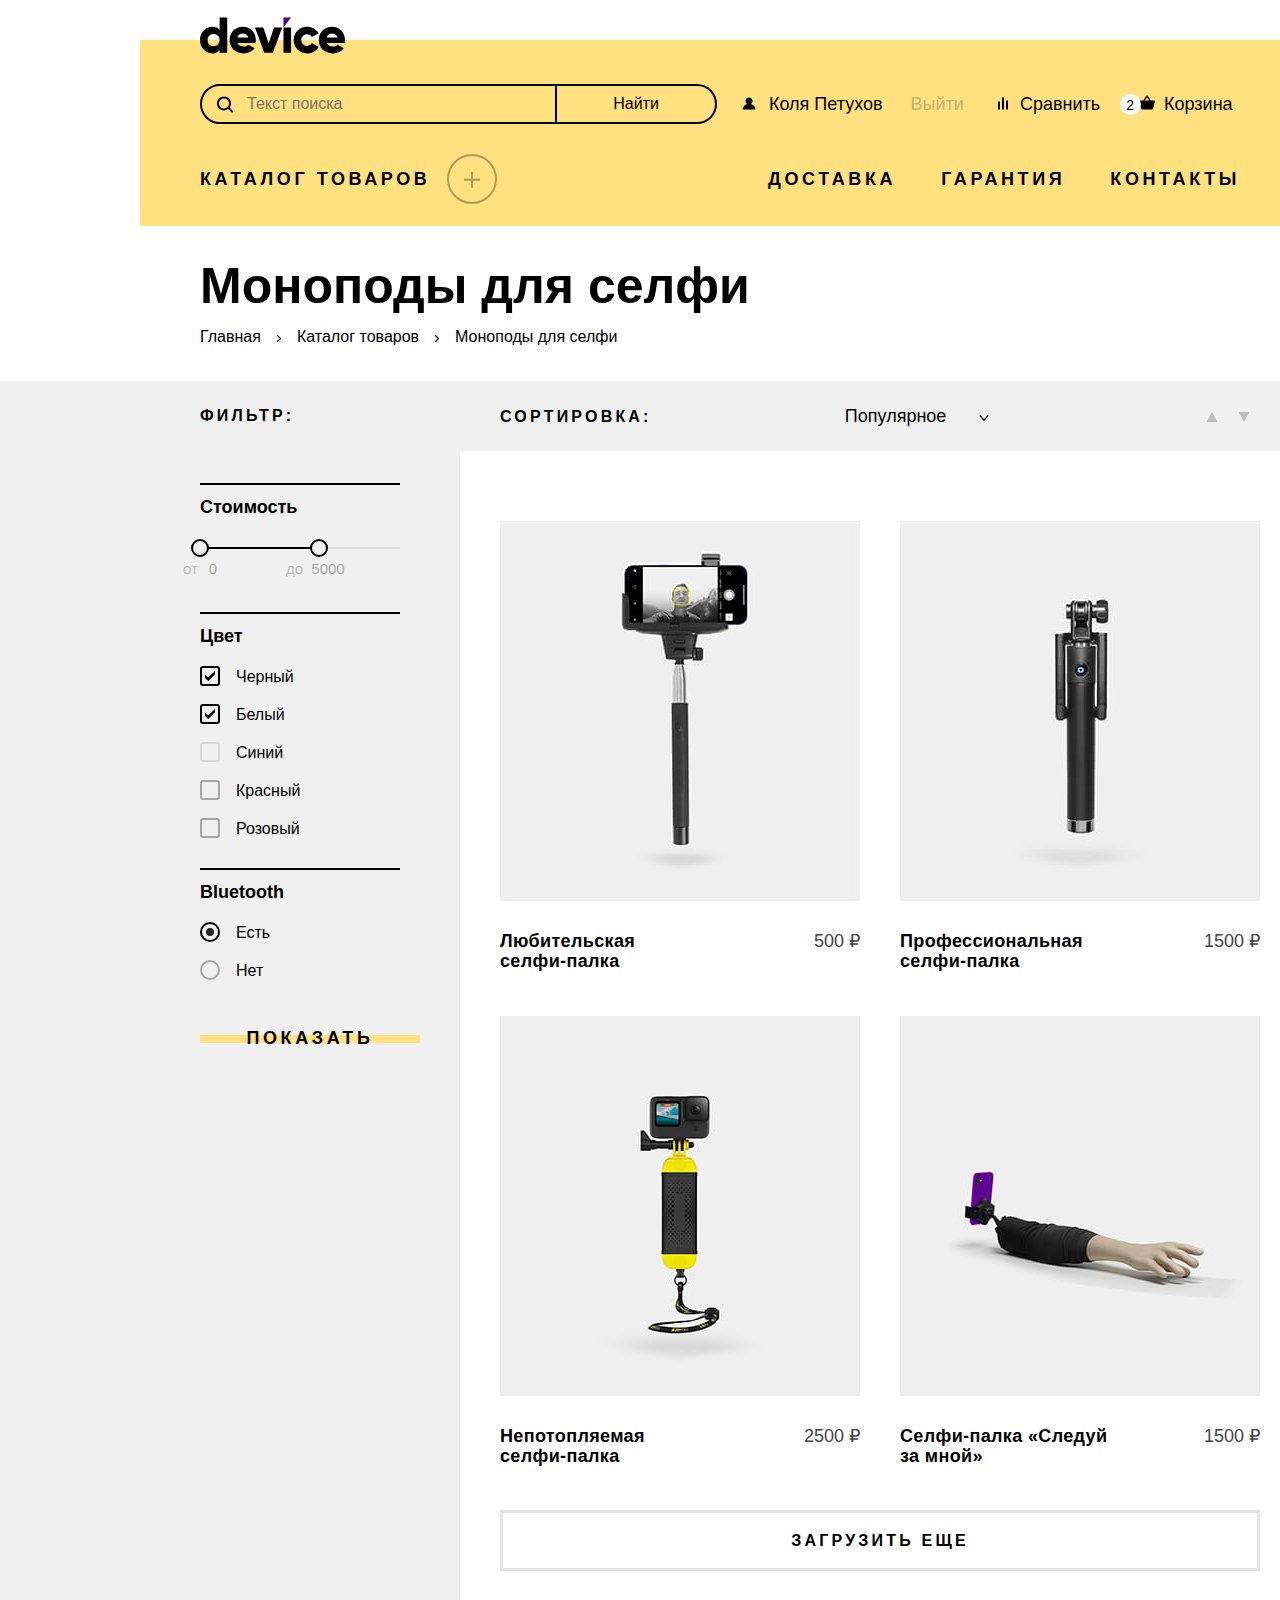
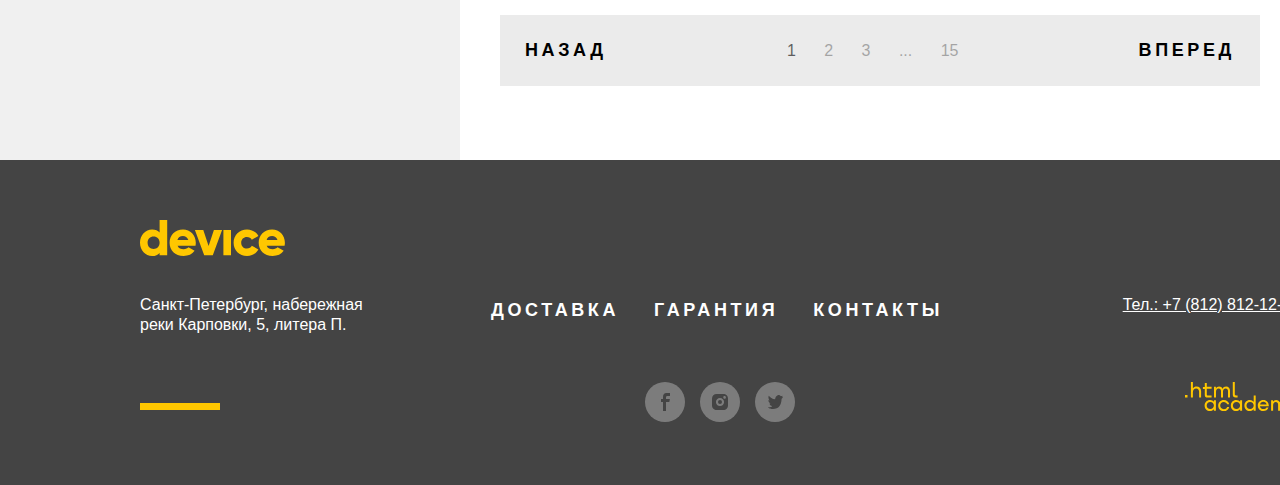
==== monopods.html @ 7fbf28a4 "внесены правки и изменения в проект" ====
<!DOCTYPE html>
<html class="page" lang="ru">
<head>
  <meta charset="utf-8">
  <meta name="viewport" content="width=device-width, initial-scale=1">
  <title>Device catalog</title>
  <link rel="stylesheet" type="text/css" href="styles/normalize.css">
  <link rel="stylesheet" type="text/css" href="styles/style.css">
</head>
<body class="page-body">
  <div class="page-wrapper">
    <header class="header">
      <a class="header-logo" href="index.html" aria-label="device">
        <svg width="145" height="37" fill="none" xmlns="http://www.w3.org/2000/svg">
          <path d="M27.219.389v35.3h-7.606v-2.4c-1.7 1.9-4.102 3.1-7.505 3.1-6.604 0-12.108-5.8-12.108-13.3 0-7.5 5.504-13.3 12.108-13.3 3.403 0 5.904 1.2 7.505 3.1V.389h7.606Zm-7.606 22.7c0-3.8-2.501-6.2-6.004-6.2-3.502 0-6.004 2.4-6.004 6.2 0 3.8 2.502 6.2 6.004 6.2 3.503-.1 6.004-2.4 6.004-6.2ZM43.73 29.589c2.101 0 3.803-.8 4.803-1.9l6.104 3.5c-2.501 3.4-6.204 5.2-11.007 5.2-8.606 0-14.01-5.8-14.01-13.3 0-7.5 5.404-13.3 13.41-13.3 7.404 0 12.808 5.7 12.808 13.3 0 1.1-.1 2.1-.3 3H37.626c1 2.6 3.302 3.5 6.104 3.5Zm4.603-9.1c-.8-2.9-3.102-4-5.404-4-2.902 0-4.803 1.4-5.504 4h10.908ZM82.156 10.489l-9.306 25.2h-8.606l-9.306-25.2h8.405l5.304 16 5.304-16h8.205ZM83.458 10.489h7.605v25.2h-7.605v-25.2ZM93.665 23.089c0-7.5 5.704-13.3 13.409-13.3 4.904 0 9.207 2.6 11.408 6.5l-6.604 3.8c-.901-1.8-2.702-2.8-4.904-2.8-3.302 0-5.704 2.4-5.704 5.8 0 3.5 2.402 5.8 5.704 5.8 2.202 0 4.103-1.1 4.904-2.8l6.604 3.8c-2.101 3.9-6.404 6.5-11.408 6.5-7.705 0-13.409-5.8-13.409-13.3ZM132.892 29.589c2.101 0 3.803-.8 4.803-1.9l6.104 3.5c-2.501 3.4-6.204 5.2-11.007 5.2-8.606 0-14.01-5.8-14.01-13.3 0-7.5 5.504-13.3 13.409-13.3 7.406 0 12.809 5.7 12.809 13.3 0 1.1-.1 2.1-.3 3h-17.912c1 2.6 3.302 3.5 6.104 3.5Zm4.703-9.1c-.8-2.9-3.102-4-5.404-4-2.902 0-4.803 1.4-5.503 4h10.907Z" fill="#000"/>
          <path d="M83.458.389v10.1l7.605-10.1h-7.605Z" fill="#510094"/>
        </svg>
      </a>
      <div class="header-center">
        <form class="header-search search" action="https://echo.htmlacademy.ru/courses" method="get">
          <label class="search-area">
            <span class="visually-hidden">Поиск</span>
            <input class="search-input" type="text" name="Search" placeholder="Текст поиска">
          </label>
          <button class="search-btn" type="submit"><span class="text-search-btn">Найти</span></button>
        </form>

        <div class="header-user">
          <a class="user-link user" href="#nowhere">Коля Петухов</a>
          <button class="user-btn" type="button">Выйти</button>
        </div>

        <ul class="header-addition-nav additional-nav">
          <li class="additional-nav-item">
            <a class="compare user-link" href="#nowhere">Сравнить</a>
          </li>
          <li class="additional-nav-item">
            <a class="cart-link user-link" href="#nowhere">
              <span class="cart-link-count">2</span>
              <span class="cart-link-text">Корзина</span>
            </a>
          </li>
        </ul>
      </div>
      <div class="header-bottom">
        <div class="main-nav">
          <a class="main-nav-btn" href="#nowhere"><span class="main-nav-btn-text">Каталог товаров</span></a>
          <nav class="main-nav-dropdown">
            <ul class="main-nav-list">
              <li class="main-nav-item">
                <a class="main-nav-link" href="#nowhere">Виртуальная реальность</a>
              </li>
              <li class="main-nav-item">
                <a class="main-nav-link" href="monopods.html">Моноподы для селфи</a>
              </li>
              <li class="main-nav-item">
                <a class="main-nav-link" href="#nowhere">Экшн-камеры</a>
              </li>
            </ul>
            <ul class="main-nav-list">
              <li class="main-nav-item">
                <a class="main-nav-link" href="#nowhere">Фитнес браслеты</a>
              </li>
              <li class="main-nav-item">
                <a class="main-nav-link" href="#nowhere">Умные часы</a>
              </li>
            </ul>
            <ul class="main-nav-list">
              <li class="main-nav-item">
                <a class="main-nav-link" href="#nowhere">Квадрокоптеры</a>
              </li>
            </ul>
          </nav>
        </div>
        <nav class="user-nav">
          <ul class="user-nav-list">
            <li class="user-nav-item">
              <a class="user-nav-link" href="#nowhere">Доставка</a>
            </li>
            <li class="user-nav-item">
              <a class="user-nav-link" href="#nowhere">Гарантия</a>
            </li>
            <li class="user-nav-item">
              <a class="user-nav-link" href="#nowhere">Контакты</a>
            </li>
          </ul>
        </nav>
      </div>
    </header>
  </div>

  <main class="page-main catalog">
    <div class="catalog-header">
      <div class="page-wrapper">
        <h1 class="catalog-title">Моноподы для селфи</h1> 
        <ul class="catalog-breadcrumbs breadcrumbs"> 
          <li class="breadcrumbs-item">
            <a class="breadcrumbs-link" href="index.html">Главная</a>
          </li>
          <li class="breadcrumbs-item">
            <a class="breadcrumbs-link" href="#nowhere">Каталог товаров</a>
          </li>
          <li class="breadcrumbs-item">
            <p class="breadcrumbs-link">Моноподы для селфи</p>
          </li>
        </ul>
      </div>
    </div>
    
    <div class="page-wrapper catalog-wrapper">
        <aside class="catalog-filter filter">
          <p class="filter-heading">Фильтр:</p>
          <form action="https://echo.htmlacademy.ru/courses" method="get">
            <fieldset class="filter-block">
              <legend class="filter-block-title cost">Стоимость</legend>
                <div class="range">
                  <div class="range-scale">
                    <div class="range-bar"  style="left: 0; width: 119px;">
                      <button type="button" class="range-toggle toggle-min">

                      </button>
                      <button type="button" class="range-toggle toggle-max">

                      </button>
                    </div>
                  </div>
                  <div class="range-wrapper-inputs">
                    <label class="filter-block-label label-min">от 
                      <input class="filter-block-input" type="number" value="0" name="min-price">
                    </label>
                    <label class="filter-block-label label-max">до
                      <input class="filter-block-input input-max" type="number" value="5000" name="max-price">
                    </label>
                  </div>
                </div>
            </fieldset>
            <fieldset class="filter-block">
              <legend class="filter-block-title">Цвет</legend>
              <ul class="filter-block-element filter-list">    
                <li class="filter-item">
                  <label class="choice">
                    <input class="visually-hidden choice-input" type="checkbox" name="Black" value="Черный" checked>
                    <span class="choice-mark"></span>
                    <span class="choice-label">Черный</span>
                  </label>
                </li> 
                <li class="filter-item">  
                  <label class="choice">
                    <input class="visually-hidden choice-input" type="checkbox" name="White" value="Белый" checked>
                    <span class="choice-mark"></span>
                    <span class="choice-label">Белый</span>
                  </label>
                </li> 
                <li class="filter-item">  
                  <label class="choice">
                    <input class="visually-hidden choice-input" type="checkbox" name="Blue" value="Синий" disabled>
                    <span class="choice-mark"></span>
                    <span class="choice-label">Синий</span>
                  </label>
                </li> 
                <li class="filter-item">
                  <label class="choice">
                    <input class="visually-hidden choice-input" type="checkbox" name="Red" value="Красный">
                    <span class="choice-mark"></span>
                    <span class="choice-label">Красный</span>
                  </label>
                </li> 
                <li class="product-filter-item">  
                  <label class="choice">
                    <input class="visually-hidden choice-input" type="checkbox" name="Pink" value="Розовый">
                    <span class="choice-mark"></span>
                    <span class="choice-label">Розовый</span>
                  </label>
                </li>
              </ul>   
            </fieldset>
            <fieldset class="filter-block">  
              <legend class="filter-block-title">Bluetooth</legend>
              <ul class="filter-block-element">
                <li class="filter-item">
                  <label class="choice">
                    <input class="visually-hidden choice-input" type="radio" name="Bluetooth" value="Есть" checked>
                    <span class="choice-mark"></span>
                    <span class="choice-label">Есть</span>
                  </label>
                </li>
                <li class="filter-item">  
                  <label class="choice">
                    <input class="visually-hidden choice-input" type="radio" name="Bluetooth" value="Нет">
                    <span class="choice-mark"></span>
                    <span class="choice-label">Нет</span>
                  </label>
                </li>
              </ul>
            </fieldset>   
            <button class="porduct-btn btn" type="submit">Показать</button>
          </form>
        </aside>
        <div class="catalog-main">
          <div class="catalog-sort sorting">
            <p class="sorting-title">Сортировка:</p>
            <div class="sorting-select select">
              <a class="select-active-link select-active-link-passive" href="#popular">Популярное</a>
            </div>
            <ul class="sorting-list">
              <li class="sorting-item">
                <a class="sorting-link" href="#nowhere" aria-label="Вверx">
                  <svg width="12" height="10" fill="none" xmlns="http://www.w3.org/2000/svg">
                    <path d="m6 0 5.5 10H.5" fill="#000"/>
                  </svg>
                </a>
              </li>
              <li class="sorting-item">
                <a class="sorting-link" href="#nowhere" aria-label="Вниз">
                  <svg width="12" height="10" fill="none" xmlns="http://www.w3.org/2000/svg">
                    <path d="M6 10 .5 0h11" fill="#000"/>
                  </svg>
                </a>
              </li>
            </ul>
          </div>
          <div class="selected">
            <ul class="selected-list">
              <li class="selected-item">
                  <!-- Для обозначения нового продукта надо добавить класс  shipment-new -->
                <a class="shipment shipment-new" href="#nowhere">
                  <p class="shipment-more">Подробнее</p>
                  <div class="shipment-container">
                    <div class="shipment-img">
                      <img src="img/product/product-1.jpg" width="360" height="380" alt="Любительская селфи палка">
                    </div>
                    <div class="shipment-main">
                      <h3 class="shipment-title">Любительская<br> селфи-палка</h3>
                      <p class="shipment-description">500 ₽</p>
                    </div>
                  </div>  
                </a> 
              </li>
              <li class="selected-item">
                <a class="shipment" href="#nowhere">
                  <p class="shipment-more">Подробнее</p>
                  <div class="shipment-container">
                    <div class="shipment-img">
                      <img src="img/product/product-2.jpg" width="360" height="380" alt="Профессиональная селфи палка">
                    </div>
                    <div class="shipment-main">
                      <h3 class="shipment-title">Профессиональная селфи-палка</h3>
                      <p class="shipment-description">1500 ₽</p>
                    </div>  
                  </div>
                </a>
              </li>
              <li class="selected-item">
                <a class="shipment" href="#nowhere">
                  <p class="shipment-more">Подробнее</p>
                  <div class="shipment-container">
                    <div class="shipment-img">
                      <img src="img/product/product-3.jpg" width="360" height="380" alt="Непотопляемая селфи палка">
                    </div>
                    <div class="shipment-main">  
                      <h3 class="shipment-title">Непотопляемая селфи-палка</h3>
                      <p class="shipment-description">2500 ₽</p>
                    </div>
                  </div>  
                </a>  
              </li>
              <li class="selected-item">
                <a class="shipment" href="#nowhere">
                  <p class="shipment-more">Подробнее</p>
                  <div class="shipment-container">
                    <div class="shipment-img">
                      <img src="img/product/product-4.jpg" width="360" height="380" alt="Селфи палка Следуй за мной">
                    </div>
                    <div class="shipment-main">  
                      <h3 class="shipment-title">Селфи-палка «Следуй за мной»</h3>
                      <p class="shipment-description">1500 ₽</p>
                    </div>
                  </div>  
                </a>
              </li> 
            </ul>
            <button class="catalog-more catalog-more-passive" type="button">Загрузить еще</button>
            <ul class="catalog-pagination pagination">
                <li class="pagination-item">
                  <a class="pagination-btn" href="#back"><span>Назад</span></a>
                </li>
                  <ul class="pagination-number">
                    <li class="pagination-item">
                      <a class="pagination-link pagination-link-current" href="#1">1</a>
                    </li>
                    <li class="pagination-item">
                      <a class="pagination-link" href="#2">2</a>
                    </li>
                    <li class="pagination-item">
                      <a class="pagination-link" href="#3">3</a>
                    </li>
                    <li class="pagination-item">
                      <a class="pagination-link" href="#more">...</a>
                    </li>
                    <li class="pagination-item">
                      <a class="pagination-link" href="#15">15</a>
                    </li>
                  </ul> 
                <li class="pagination-item">
                  <a class="pagination-btn" href="#nowhere"><span>Вперед</span></a>
                </li>                           
            </ul>
          </div>  
        </div>
    </div>
    
  </main>
  <footer class="page-footer footer">
    <div class="page-wrapper footer-wrapper">
      <a class="footer-logo" href="#nowhere">
      <svg width="145" height="36" fill="none" xmlns="http://www.w3.org/2000/svg">
        <path d="M27.2 0v35.3h-7.6v-2.4c-1.7 1.9-4.1 3.1-7.5 3.1C5.5 36 0 30.2 0 22.7 0 15.2 5.5 9.4 12.1 9.4c3.4 0 5.9 1.2 7.5 3.1V0h7.6Zm-7.6 22.7c0-3.8-2.5-6.2-6-6.2s-6 2.4-6 6.2c0 3.8 2.5 6.2 6 6.2 3.5-.1 6-2.4 6-6.2ZM43.7 29.2c2.1 0 3.8-.8 4.8-1.9l6.1 3.5c-2.5 3.4-6.2 5.2-11 5.2-8.6 0-14-5.8-14-13.3C29.6 15.2 35 9.4 43 9.4c7.4 0 12.8 5.7 12.8 13.3 0 1.1-.1 2.1-.3 3H37.6c1 2.6 3.3 3.5 6.1 3.5Zm4.6-9.1c-.8-2.9-3.1-4-5.4-4-2.9 0-4.8 1.4-5.5 4h10.9ZM82.1 10.1l-9.3 25.2h-8.6l-9.3-25.2h8.4l5.3 16 5.3-16h8.2ZM83.4 10.1H91v25.2h-7.6V10.1ZM93.6 22.7c0-7.5 5.7-13.3 13.4-13.3 4.9 0 9.2 2.6 11.4 6.5l-6.6 3.8c-.9-1.8-2.7-2.8-4.9-2.8-3.3 0-5.7 2.4-5.7 5.8 0 3.5 2.4 5.8 5.7 5.8 2.2 0 4.1-1.1 4.9-2.8l6.6 3.8C116.3 33.4 112 36 107 36c-7.7 0-13.4-5.8-13.4-13.3ZM132.8 29.2c2.1 0 3.8-.8 4.8-1.9l6.1 3.5c-2.5 3.4-6.2 5.2-11 5.2-8.6 0-14-5.8-14-13.3 0-7.5 5.5-13.3 13.4-13.3 7.4 0 12.8 5.7 12.8 13.3 0 1.1-.1 2.1-.3 3h-17.9c1 2.6 3.3 3.5 6.1 3.5Zm4.7-9.1c-.8-2.9-3.1-4-5.4-4-2.9 0-4.8 1.4-5.5 4h10.9Z" fill="#FFC700"/>
      </svg>
      </a>
      <div class="footer-center">
      <address class="footer-addres">Санкт-Петербург, набережная реки Карповки, 5, литера П.</address>
      <ul class="footer-nav">
        <li class="footer-nav-item">
          <a class="footer-nav-link" href="#nowhere">Доставка</a>
        </li>
        <li class="footer-nav-item">
          <a class="footer-nav-link" href="#nowhere">Гарантия</a>
        </li>
        <li class="footer-nav-item">
          <a class="footer-nav-link" href="#nowhere">Контакты</a>
        </li>
      </ul>
      <a class="footer-phone" href="tel:78128121212">Тел.: +7 (812) 812-12-12</a>
      </div>
      <div class="footer-bottom">
        <ul class="footer-social social">
          <li class="social-item">
            <a class="social-link" href="https://www.facebook.com/htmlacademy">
              <svg class="social-img" width="9" height="18" fill="none" xmlns="http://www.w3.org/2000/svg">
                <path d="M6.5 3H9V0H5.6C2.8 0 2 1.7 2 4.2V6H0v3h2v9h3V9h3.3l.6-3H5V4.5C5 3.7 5.3 3 6.5 3Z" fill="#444"/>
              </svg>
            </a>
          </li>
          <li class="social-item"> 
            <a class="social-link" href="https://www.instagram.com/htmlacademy">
              <svg class="social-img" width="16" height="16" fill="none" xmlns="http://www.w3.org/2000/svg">
                <path d="M8 10a2 2 0 1 0 0-4 2 2 0 0 0 0 4Z" fill="#444"/>
                <path d="M14.7 1.3c-.9-.9-2-1.3-3.4-1.3H4.7C1.9 0 0 1.9 0 4.7v6.6c0 1.4.4 2.6 1.4 3.4.9.9 2 1.3 3.3 1.3h6.6c1.4 0 2.6-.4 3.4-1.3.8-.9 1.3-2 1.3-3.4V4.7c0-1.4-.4-2.6-1.3-3.4ZM8 12.1c-2.2 0-4.1-1.8-4.1-4.1S5.8 3.9 8 3.9c2.2 0 4.1 1.8 4.1 4.1s-1.9 4.1-4.1 4.1Zm4.6-7.4c-.7 0-1.3-.5-1.3-1.3s.5-1.3 1.3-1.3c.7 0 1.3.6 1.3 1.3 0 .7-.6 1.3-1.3 1.3Z" fill="#444"/>
              </svg>
            </a>
          </li>
          <li class="social-item" >  
            <a class="social-link" href="https://twitter.com/htmlacademy_ru">
              <svg class="social-img" width="15" height="15" fill="none" xmlns="http://www.w3.org/2000/svg">
                <path d="M9.7.155c1.5-.5 2.6.3 3.2 1.1.5-.2 1.1-.4 1.7-.6 0 .8-.5 1.4-.8 1.6.7.2 1.2-.4 1.2-.4-.1.9-.9 1.7-1.4 1.9-.2 6.3-2.8 10.4-8.9 10.3h-.4c-.3 0-3.7-.4-4.3-1.8 2 .2 3.4-.4 4.1-1.1-.8-.3-2.4-.4-2.6-2.8.3.2.5.3 1.1.2-1.1-.8-2.3-1.5-2.2-3.5.3.3.9.5 1.2.4-.6-.2-1.8-3.1-.8-4.6 1.6 1.7 3.3 3.4 6.3 3.5.2-2.1 1-3.5 2.6-4.2Z" fill="#444"/>
              </svg>
            </a>
          </li>  
        </ul>
        <a class="footer-developer" href="https://htmlacademy.ru/">
          <svg class="social-img-developer" width="115" height="33" fill="none" xmlns="http://www.w3.org/2000/svg">
            <path d="M0 12.9v2.6h2.5v-2.6H0ZM11.6 4.5c-1.6 0-2.8.7-3.6 1.7h-.1V0h-2v15.5h2v-5.3c0-2.1 1.3-3.6 3.3-3.6 1.8 0 2.9 1.4 2.9 3.2v5.7h2V9.4c.1-3-1.8-4.9-4.5-4.9ZM26.6 4.8h-4.8V1.1h-2v3.8h-1.9v2h1.9v6c0 1.7 1 2.7 2.7 2.7h4.1v-2h-3.7c-.7 0-1.1-.4-1.1-1.1V6.8h4.8v-2ZM41.1 4.6c-1.6 0-2.9.8-3.5 2.1h-.1c-.6-1.2-1.8-2.1-3.4-2.1-1.4 0-2.5.8-3.1 1.8h-.1V4.8H29v10.6h2V10c0-2 1-3.5 2.6-3.5 1.5 0 2.4 1 2.4 2.6v6.3h2V9.8c0-2.4 1.4-3.3 2.6-3.3 1.5 0 2.4 1 2.4 2.6v6.3h2V8.9c.1-2.5-1.4-4.3-3.9-4.3ZM47.8 12.7c0 1.7 1 2.7 2.8 2.7h2v-2h-1.7c-.7 0-1.1-.4-1.1-1.1V0h-2v12.7ZM28.9 19.7c-.9-1.1-2.2-1.8-3.9-1.8-3.1 0-5.4 2.3-5.4 5.6s2.3 5.6 5.4 5.6c1.8 0 3-.8 3.8-1.9h.1v1.6h2V18.2h-2v1.5Zm-3.6 7.4c-2.2 0-3.6-1.6-3.6-3.6s1.4-3.6 3.6-3.6 3.6 1.6 3.6 3.6c0 1.9-1.4 3.6-3.6 3.6ZM44.2 22c-.5-2.4-2.6-4.1-5.4-4.1-3.4 0-5.6 2.5-5.6 5.6 0 3.1 2.2 5.6 5.6 5.6 2.8 0 4.9-1.8 5.4-4.2h-2.1c-.4 1.3-1.7 2.3-3.3 2.3-2.2 0-3.6-1.6-3.6-3.6s1.4-3.6 3.6-3.6c1.6 0 2.8 1 3.3 2.2h2.1V22ZM55.1 19.7c-.9-1.1-2.2-1.8-3.9-1.8-3.1 0-5.4 2.3-5.4 5.6s2.3 5.6 5.4 5.6c1.8 0 3-.8 3.8-1.9h.1v1.6h2V18.2h-2v1.5Zm-3.6 7.4c-2.2 0-3.6-1.6-3.6-3.6s1.4-3.6 3.6-3.6 3.6 1.6 3.6 3.6c0 1.9-1.5 3.6-3.6 3.6ZM68.7 19.8c-.9-1.1-2.2-1.9-3.9-1.9-3.1 0-5.4 2.3-5.4 5.6s2.2 5.6 5.4 5.6c1.7 0 3-.8 3.8-1.8h.1v1.5h2V13.4h-2v6.4Zm-3.6 7.3c-2.2 0-3.6-1.6-3.6-3.6s1.4-3.6 3.6-3.6 3.6 1.6 3.6 3.6c-.1 2-1.5 3.6-3.6 3.6ZM78.3 17.9c-3.3 0-5.5 2.5-5.5 5.6 0 3 2.1 5.6 5.5 5.6 2.5 0 4.5-1.3 5.2-3.6h-2.1c-.5 1-1.6 1.6-3 1.6-1.9 0-3.3-1.3-3.4-2.9h8.8c.2-3.6-2-6.3-5.5-6.3Zm0 1.9c1.7 0 3 1 3.3 2.6h-6.5c.3-1.5 1.5-2.6 3.2-2.6ZM98.2 17.9c-1.6 0-2.9.8-3.6 2h-.1c-.6-1.2-1.8-2-3.4-2-1.4 0-2.5.7-3.1 1.8v-1.5h-1.9v10.6h2v-5.4c0-2 1-3.4 2.6-3.5 1.5 0 2.4 1 2.4 2.6v6.3h2v-5.6c0-2.4 1.4-3.3 2.6-3.3 1.5 0 2.4 1 2.4 2.6v6.3h2v-6.5c.1-2.6-1.4-4.4-3.9-4.4ZM109.4 27l-3.6-8.9h-2.2l4.8 11.6c-.3.9-.7 1.2-1.7 1.2h-2.5v2h2.5c1.8 0 2.8-.8 3.5-2.6l4.7-12.2h-2.1l-3.4 8.9Z" fill="#FFC700"/>
          </svg>
        </a>
      </div>
    </div>
  </footer>
</body>
</html>
---- styles/style.css ----
:root {
  --basic-extra-dark: #000000;
  --basic-dark: #444444;
  --basic-light: #ffffff;
  --basic-yellow: #ffe17f;
  --special-yellow: #ffc700;
  --purple: #af4fff;
  --grey: #dcdcdc;
  --light: #f0f0f0;
  --yellow: #ffcc33;
  --special-dark: #1a1a1a;
  --smoke-gray: #ebebeb;
  --red: #ff3d3d;
  --light-grey: #c4c4c4;
}

@font-face {
  font-family: "Raleway";
  font-style: normal;
  font-weight: 800;
  src: url("../fonts/raleway/raleway-800.woff2") format("woff2");
  font-display: swap;
}

@font-face {
  font-family: "Rubik";
  font-style: normal;
  font-weight: 400;
  src: url("../fonts/rubik/rubik-400.woff2") format("woff2");
  font-display: swap;
}

@font-face {
  font-family: "Rubik";
  font-style: normal;
  font-weight: 700;
  src: url("../fonts/rubik/rubik-700.woff2") format("woff2");
  font-display: swap;
}

@font-face {
  font-family: "Rubik";
  font-style: normal;
  font-weight: 800;
  src: url("../fonts/rubik/rubik-800.woff2") format("woff2");
  font-display: swap;
}

body {
  font-family: "Rubik", "Arial", sans-serif;
  font-size: 18px;
  line-height: 30px;
  color: var(--basic-dark);
  background-color: var(--basic-light);
  margin: 0;
}

img {
  object-fit: contain;
}

*,
*::before,
*::after {
  box-sizing: border-box;
}

.visually-hidden {
  position: absolute;
  width: 1px;
  height: 1px;
  margin: -1px;
  border: 0;
  padding: 0;
  white-space: nowrap;
  clip-path: inset(100%);
  clip: rect(0 0 0 0);
  overflow: hidden;
}

.page {
  height: 100%;
}

.page-body {
  display: flex;
  flex-direction: column;
  min-height: 100%;
}

.page-main {
  flex-grow: 1;

}

.catalog-header {
  background-color: var(--basic-light);
  padding: 35px 0 20px 0;
  width: 100%;
}

.page-wrapper {
  width: 1440px;
  margin: 0 auto;
  padding-left: 140px;
  padding-right: 140px;
}

.header {
  position: relative;
  padding-top: 17px;
}

.header::after {
  content: '';
  display: block;
  width: 100%;
  min-height: 186px;
  z-index: -1;
  position: absolute;
  top: 40px;
  background-color: var(--basic-yellow);
}

.header-logo {
  display: inline-block;
  margin: 0 60px 30px 60px;
  font-size: 0;
  line-height: 0;
}

.header-logo:hover {
  opacity: 0.6;
}

.header-logo:active {
  opacity: 0.3;
}

.header-logo:focus {
  outline: 2px solid var(--purple);
}

.header-center {
  display: grid;
  grid-template-columns: min-content 231px min-content;
  grid-column-gap: 25px;
  align-items: center;
  padding: 0 60px 30px 60px;
}

.search {
  display: flex;
}

.search-input {
  width: 357px;
  background: var(--basic-yellow);
  border: 2px solid var(--basic-extra-dark);
  box-sizing: border-box;
  border-radius: 50px 0px 0px 50px;
}

.search-input {
  padding: 8px 45px;
  font-size: 16px;
  line-height: 20px;
  color: var(--basic-extra-dark);
  background-image: url("../img/icons/search.svg");
  background-repeat: no-repeat;
  background-position: 15px;
}

.search-input:focus {
  outline: 2px solid var(--purple);
}

.search-input:disabled {
  opacity: 0.3;
}

.search-btn {
  font-size: 16px;
  line-height: 20px;
  text-align: center;
  color: var(--basic-extra-dark);
  width: 160px;
  border: 2px solid var(--basic-extra-dark);
  border-left: 0px;
  box-sizing: border-box;
  border-radius: 0px 50px 50px 0px;
  background-color: var(--basic-yellow);
}

.search-btn:hover {
  background-color: var(--basic-extra-dark);
  color: var(--basic-light);
}

.search-btn:active .text-search-btn {
  opacity: 0.3;
}

.search-btn:focus {
  outline: 2px solid var(--purple);
}

.search-btn:disabled {
  opacity: 0.3;
}

.header-user {
  display: grid;
  grid-template-columns: max-content min-content;
}

.user::before {
  content: '';
  display: inline-block;
  background-image: url("../img/icons/user.svg");
  background-repeat: no-repeat;
  width: 14px;
  height: 13px;
  margin-right: 13px;
}

.user-link {
  color: var(--basic-extra-dark);
  text-decoration: none;
  display: block;
}

.user-link:hover {
  opacity: 0.6;
}

.user-link:active {
  opacity: 0.3;
}

.user-link:focus {
  outline: 2px solid var(--purple);
}

.additional-nav-item {
  position: relative;
}

.compare {
  margin-right: 26px;
}

.compare::before {
  content: '';
  display: inline-block;
  background-image: url("../img/icons/compare.svg");
  background-repeat: no-repeat;
  width: 10px;
  height: 13px;
  margin-right: 12px;
}

.cart-link-count {
  display: inline-block;
  font-size: 14px;
  line-height: 16px; 
  position: relative;
  z-index: 1;
}

.cart-link-count::after {
  content: '';
  width: 21px;
  height: 21px;
  border-radius: 50%;
  background-color: var(--basic-light);
  position: absolute;
  top: -3px;
  left: -6px;
  z-index: -1;
}


.cart-link-text::before {
  content: '';
  display: inline-block;
  background-image: url("../img/icons/cart.svg");
  background-repeat: no-repeat;
  width: 16px;
  height: 15px;
  margin-right: 9px;
}

.popover-cart {
  display: none;
  position: absolute;
  top: 30px;
  right: -69px;
  z-index: 1;
  width: 320px;
  font-size: 16px;
  line-height: 20px;
  color: var(--basic-light);
  background-color: var(--basic-extra-dark);
  min-height: 307px;
}

.popover-cart::before {
  content: '';
  display: inline-block;
  width: 14px;
  height: 6px;
  background-image: url(../img/icons/popover.svg);
  background-repeat: no-repeat;
  position: absolute;
  top: -6px;
  right: 50%;
}

.popover-content {
  height: 100%;
}

.popover-list {
  display: flex;
  flex-direction: column;
  list-style: none;
  margin: 0;
  padding: 0 20px;
}

.popover-item {
  padding: 20px 0 23px 0;
}

.amateur-selfie-stick {
  display: flex;
}

.purchase {
  max-width: 155px;
  padding: 0;
  margin: 0;
  cursor: pointer;
}

.amateur-selfie-stick::before {
  content: '';
  margin-right: 23px;
  width: 39px;
  height: 43px;
  display: inline-block;
  background-image: url(../img/popover/product-small1.png);
  background-repeat: no-repeat;
}

.amateur-selfie-stick::after {
  content: '';
  width: 10px;
  height: 10px;
  margin-left: auto;
  display: inline-block;
  background-image: url(../img/icons/close.svg);
  background-repeat: no-repeat;
}

.professional-selfie-stick {
  display: flex;
}

.professional-selfie-stick::before {
  content: '';
  margin-right: 23px;
  width: 39px;
  height: 43px;
  display: inline-block;
  background-image: url(../img/popover/product-small2.png);
  background-repeat: no-repeat;
}

.professional-selfie-stick::after {
  content: '';
  width: 10px;
  height: 10px;
  margin-left: auto;
  display: inline-block;
  background-image: url(../img/icons/close.svg);
  background-repeat: no-repeat;
}

.professional-selfie-stick:hover,
.amateur-selfie-stick:hover {
  opacity: 0.6;
}

.professional-selfie-stick:active,
.amateur-selfie-stick:active {
  opacity: 0.3;
}

.professional-selfie-stick:focus,
.amateur-selfie-stick:focus {
  outline: 2px solid var(--purple);
}

.summ {
  background-color: var(--special-dark);
  display: flex;
  justify-content: space-between;
  min-height: 44px;
  width: 320px;
  padding: 0 20px;
  align-items: center;
}

.summ-item {
  display: block;
}

.popover-button {
  display: block;
  text-decoration: none;
  background-color: var(--basic-light);
  text-align: center;
  padding: 14px 23px;
  margin: 20px 20px;
  font-family: "Raleway", "Arial", sans-serif;
  font-style: normal;
  color: var(--basic-extra-dark);
  font-weight: 800;
  font-size: 18px;
  line-height: 21px;
  letter-spacing: 0.2em;
  text-transform: uppercase;
}

.popover-button:hover {
  background-color: var(--basic-yellow);
}

.popover-button:active {
  background-color: var(--basic-yellow);
}

.popover-button:active span{
  opacity: 0.3;
}

.popover-button:focus {
  outline: 2px solid var(--purple);
}
.additional-nav {
  display: grid;
  grid-template-columns: max-content max-content;
  padding: 0;
  margin: 0;
  list-style: none;
}

.header-bottom {
  display: flex;
  padding: 0 60px 22px 60px;
  align-items: baseline;
  background-color: var(--basic-yellow);
}

.main-nav {
  display: flex;
  flex-direction: column;
}

.main-nav-dropdown {
  display: none;
  background-color: var(--basic-yellow);
}

.main-nav-list {
  margin: 0;
  padding: 30px 30px 0 0;
  list-style: none;
}

.main-nav:focus-within .main-nav-dropdown {
  display: flex;
}

.main-nav-link {
  font-size: 16px;
  line-height: 18px;
  text-decoration: none;
  color: var(--basic-extra-dark);
}

.user-nav {
  margin-left: auto;
} 

.user-nav-list {
  display: grid;
  grid-template-columns: min-content min-content min-content;
  grid-column-gap: 45px;
  padding: 0;
  margin: 0;
  list-style: none;
}

.main-nav-btn,
.user-nav-link {
  font-family: "Raleway", "Arial", sans-serif;
  line-height: 21px;
  color: var(--basic-extra-dark);
  font-weight: 800;
  text-decoration: none;
  text-transform: uppercase;
  letter-spacing: 0.2em;
}

.main-nav-btn {
  display: flex;
  align-items: center;

}

/* .main-nav-btn::after {
  content: '';
  opacity: 0.3;
  display: inline-block;
  margin: 0 17px;
  width: 50px;
  height: 50px;
  border: 2px solid var(--basic-extra-dark);
  border-radius: 50%;
  background-image: url(../img/icons/plus.svg);
  background-repeat: no-repeat;
  background-position: center;
}

.main-nav-btn:hover::after {
  opacity: 1;
}

.main-nav:focus-within .main-nav-btn::after {
  background-image: url(../img/icons/minus.svg);
} */

.main-nav-btn-text {
  display: flex;
  align-items: center;
}

.main-nav-btn-text::after {
  content: '';
  opacity: 0.3;
  display: inline-block;
  margin: 0 17px;
  width: 50px;
  height: 50px;
  border: 2px solid var(--basic-extra-dark);
  border-radius: 50%;
  background-image: url(../img/icons/plus.svg);
  background-repeat: no-repeat;
  background-position: center;
}

.main-nav-btn-text:hover::after {
  opacity: 1;
}

.main-nav:focus-within .main-nav-btn-text::after {
  background-image: url(../img/icons/minus.svg);
}

.main-nav-btn:focus .main-nav-btn-text{
  outline: 2px solid var(--purple);
}

/* 
.main-nav-btn:hover::after {
  opacity: 1;
}

.main-nav-btn:active::after {
  opacity: 1;
  background-image: url(../img/icons/minus.svg);
}

.main-nav-btn:focus {
  outline: 2px solid var(--purple);
} */

.user-nav-link:hover {
  opacity: 0.6;
}

.user-nav-link:active {
  opacity: 0.3;
}

.user-nav-link:focus {
  outline: 2px solid var(--purple);
}

.popular {
  position: relative;
}

.popular::after {
  content: '';
  display: block;
  width: 100%;
  height: 115px;
  position: absolute;
  top: 0%;
  background-color: var(--basic-yellow);
  background-image: url(../img/icons/01.svg);
  background-repeat: no-repeat;
  background-position-x: 94%;
  z-index: -1;
}

.title,
.catalog-title {
  font-family: "Raleway", "Arial", sans-serif;
  font-style: normal;
  color: var(--basic-extra-dark);
  font-weight: 800;
  font-size: 50px;
  line-height: 50px;
  margin: 0;
}

.catalog-title {
  padding-left: 60px;
}

.btn {
  font-family: "Raleway", "Arial", sans-serif;
  font-weight: 800;
  color: var(--basic-extra-dark);
  line-height: 21px;
  text-decoration: none;
  text-transform: uppercase;
  letter-spacing: 0.2em;
  text-align: center;
  z-index: 0;
  display: block;
  position: relative;
  width: 220px;
  padding: 10px 0;
  border: none;
}

.btn::after {
  content: "";
  display: block;
  height: 8px;
  background-color: var(--basic-yellow);
  z-index: -1;
  position:absolute;
  left: 0%;
  right: 0%;
  top: 50%;
  transform: translateY(-50%);
}

.btn:hover::after {
  height: 100%;
  background-color: var(--basic-yellow);  
}

.btn:active::after {
  height: 100%;
  background-color: var(--yellow);
}

.btn:active::after {
  height: 100%;
  opacity: 1;
}

.btn:focus {
  background-color: var(--basic-light);
  outline: 2px solid var(--purple);
}

.btn:disabled {
  opacity: 0.3;
}

.product-arrows {
  display: flex;
  justify-content: space-between;
  width: 530px;
  height: 60px;
  position: absolute;
  margin-top: 211px;
  margin-left: 30px;
}

.arrows-right {
  width: 20px;
  height: 60px;
  background: url(../img/icons/arrow-left.svg);
  background-position: center;
  background-repeat: no-repeat;
  background-size: contain;
  border: none;
  cursor: pointer;
}

.arrows-left {
  background: url(../img/icons/arrow-right.svg);
  background-position: center;
  background-repeat: no-repeat;
  background-size: contain;
  width: 20px;
  height: 60px;
  border: none;
  cursor: pointer;
}

.arrows-btn:hover {
  opacity: 0.6;
}

.arrows-btn:active {
  opacity: 0.3;
}

.arrows-btn:focus {
  outline: 2px solid var(--purple);
}

.arrows-btn-passive:disabled {
  opacity: 0.1;
}

.popular-list {
  margin: 0;
  padding: 0;
  list-style: none;
}

.product {
  display: flex;
  position: relative;
}

.product-img-slider {
  margin-top: -35px;
}

.product-img {
  display: block;
  font-size: 0;
  line-height: 0;
}

.product-main {
  display: flex;
  flex-direction: column;
  margin-top: 85px;
  margin-left: 40px;
}

.product-title {
  margin-bottom: 29px;
}

.product-description {
  margin-top: 0;
  margin-bottom: 51px;
}

.popular-buttons {
  display: flex;
  align-items: baseline;
  margin-bottom: 45px;
}

.product-link {
 margin-right: auto; 
}

.product-table {
  display: inline-block;
}

.table-td {
  font-size: 36px;
  line-height: 30px;
  color: var(--basic-extra-dark);
  padding-bottom: 11px;
}

.table-th {
  font-size: 16px;
  line-height: 30px;
}

.popular-toggles {
  display: flex;
}

.popular-toggles :not(:last-child) {
  margin-right: 20px;
}

.toggle {
  padding: 0;
  background-color: inherit;
  width: 12px;
  height: 12px;
  border: 2px solid var(--basic-extra-dark);
  border-radius: 50%;
}



.toggle:hover {
  opacity: 0.6;
}

.toggle:active {
  opacity: 0.3;
}

.toggle:focus {
  outline: 2px solid var(--purple);
}

.toggle-active {
  background-color: var(--basic-extra-dark);
  width: 12px;
  height: 12px;
  border-radius: 50%;
  border: none;
}

.toggle-active:hover {
  opacity: 0.6;
}

.toggle-active:active {
  opacity: 0.3;
}

.toggle-active:focus {
  outline: 2px solid var(--purple);
}

.catalog-goods {
  margin-bottom: 63px;
}

.catalog-list {
  display: grid;
  grid-template-columns: repeat(6,160px) ;
  column-gap: 40px;
  margin: 0;
  padding: 0;
  list-style: none;
}

.catalog-list-product {
  width: 160px;
  min-height: 253px;
}



.catalog-list-product:hover .catalog-image{
  background-color: var(--special-yellow);
} 

.catalog-list-product:active {
  opacity: 0.3;
}

.catalog-list-product:focus {
  outline: 2px solid var(--purple);
}

.catalog-link {
  font-family: "Raleway", "Arial", sans-serif;
  font-weight: 800;
  line-height: 24px;
  letter-spacing: -0.02em;
  color: var(--basic-extra-dark);
  text-decoration: none;
}

.catalog-link h3 {
  font-size: 18px;
  font-weight: 800;
  line-height: 24px;
  letter-spacing: -0.02em;
}

.catalog-image {
  margin: auto;
  width: 160px;
  height: 160px;
  background-color: var(--basic-yellow);
  position: relative;
  margin-bottom: 33px;
}

.catalog-image .monopod-img {
  position: absolute;
  top: calc(50% - 117px/2 + 21.5px);
}

.catalog-image img {
  position: absolute;
  top: 0;
  left: 0;
  bottom: 0;
  right: 0;
  margin: auto;
}


.services {
  min-height: 391px;
  display: flex;
  flex-direction: column-reverse;
}

.services::before {
  content: '';
  display: block;
  width: 100%;
  height: 289px;
  position: absolute;
  z-index: -1;
  background-color: var(--light);
}

.services-container {
  display: flex;
  padding-bottom: 72px;
 
}

.slider-services-btns {
  display: flex;
  flex-direction: column;
  justify-content: space-between;
  border-right: 7px solid var(--basic-extra-dark);
  padding: 64px 0 20px 0;
 }



.service-button {
  font-family: "Raleway", "Arial", sans-serif;
  font-weight: 800;
  color: var(--basic-extra-dark);
  line-height: 21px;
  text-decoration: none;
  text-transform: uppercase;
  letter-spacing: 0.2em;
  position: relative;
  width: 280px;
  border: none;
  text-align: left;
  cursor: pointer;
  padding: 0px;
  margin-bottom: 55px;

}

.service-button-text {
  display: inline-block;
  vertical-align: middle;
  position: relative;
  min-width: 160px;
  text-align: center;
  z-index: 1;
}

.service-button-text::after {
  content: "";
  display: inline-block;
  width: 100%;
  height: 8px;
  background-color: var(--basic-yellow);
  z-index: -2;
  position:absolute;
  left: 0;
  top: 50%;
  transform: translateY(-50%);
}

.service-button-active {
  background-color: var(--basic-extra-dark);
  color: var(--basic-yellow);
  min-height: 40px;
  margin-bottom: 45px;
}

.service-button-text:hover{
  opacity: 0.5;}

.service-button-active:hover .service-button-text{
  color: rgba(255, 225, 127, 0.5);
}

.service-button-active .service-button-text::after {
  display: none;
}

.service-button-active:active .service-button-text{
  opacity: 0.3;
}


.service-button-active:focus {
  outline: 2px solid var(--purple);
}

.service-list {
  flex-grow: 1;
  margin: 0;
  padding: 0;
  list-style: none;
}

.service-item {
  display: none;
  margin: 75px 63px 0 0;
  flex-grow: 1;
  padding:0 0 0 116px;
}

.service-item-active {
  display: block;
  margin: 75px 63px 0 0;
  flex-grow: 1;
  padding: 0 0 0 116px;
}

.deliver {
  height: 165px;
  background-image: url(../img/services/deliver.svg);
  background-repeat: no-repeat;
  background-position: right bottom;
}

.warranty {
  height: 195px;
  background-image: url(../img/services/warranty.svg);
  background-repeat: no-repeat;
  background-position: right bottom;
}

.credit{
  height: 189px;
  background-image: url(../img/services/credit.svg);
  background-repeat: no-repeat;
  background-position: right;
}

.service-item-title {
  padding-bottom: 34px;
}

.service-item-description {
  max-width: 475px;
  margin: 0px;
}

.page-row {
  margin-bottom: 68px;
}

.delivery-link{
  font-family: "Raleway", "Arial", sans-serif;
  font-weight: 800;
  font-size: 20px;
  line-height: 23px;
  text-transform: uppercase;
  color: var(--basic-extra-dark);
  text-decoration: none;
  letter-spacing: 0.2em;
  display: block;
  width: 100%;
  padding: 42px 200px 36px 200px;
  background-color: var(--light);
  position: relative;
  text-align: center;
  
}


.delivery-link::before {
  content: '';
  background-image: url("../img/icons/car.svg");
  background-repeat: no-repeat;
  background-position: center;
  display: block;
  width: 120px;
  height: 100px;
  background-color: var(--basic-yellow);
  position: absolute;
  top: 0;
  left: 0;
}

.delivery-link::after {
  content: '';
  display: block;
  width: 40px;
  height: 40px;
  background-color: #dcdcdc;
  background-image: url("../img/icons/info.svg");
  background-position: center;
  background-repeat: no-repeat;
  border-radius: 50%;
  margin-left: auto;
  opacity: 0.3;
  position: absolute;
  top: 50%;
  transform: translateY(-50%);
  right: 43px;
}

.delivery-link:hover::after {
  opacity: 1;
}

.delivery-link:hover::before {
  background-color: var(--special-yellow);
}

.delivery-link:active {
  opacity: 0.3;
}

.delivery-link:focus {
  outline: 2px solid var(--purple);
}


.about-us {
  display: flex;
  align-items: flex-start;
  justify-content: space-between;
}

.about-us-block::before {
  content: "";
  display: block;
  width: 84px;
  height: 7px;
  margin-bottom: 40px;
  background-color: var(--basic-extra-dark);
  position: relative;
  top: 0;
  left: 0;
}

.about-us-block {
  width: 530px;
}

.about-us-block-left {
  width: 463px;
}

.about-us-row {
  margin: 0 0 30px 0;
}

.about-us-padding {
  padding-bottom: 48px;
} 

.about-us-list {
  padding: 0;
  list-style: none;
  margin-bottom: 30px;
}

.btn-about {
  width: 273px;
}

.btn-feedback {
  width: 250px;
}

.about-us-list li:not(:last-child) {
  padding-bottom: 19px;
}

.about-us-list li::before {
  content: '';
  display: inline-block;
  width: 8px;
  height: 8px;
  background-color: var(--special-yellow);
  border-radius: 50%;
  margin-right: 26px;
}

.about-us-time {
  margin-bottom: 30px;
}

  .popular-item {
  display: none;
}

.popular-item-active {
  display: block;
}

.about-us-list li {
  font-weight: bold;
  line-height: 20px;
  color: var(--basic-extra-dark);
}

.about-us-heading {
  font-weight: bold;
  font-size: 24px;
  line-height: 30px;
  margin-bottom: 15px;
}

.about-us-time p:not(:first-child) {
  margin: 0;
}

.about-us-addres {
  font-style: normal;
}

.phone {
  color: var(--basic-dark);
}

.newsletter {
  background-color: var(--light); 
  padding-top: 66px;
  padding-bottom: 54px;
}

.newsletter-top {
  display: flex;
  align-items: flex-end;
  justify-content: space-between;
  padding-bottom: 147px;
}

.newsletter-title {
  width: 410px;
}

.newsletter-description {
  margin: 0;
  width: 550px;
}

.newsletter-bottom {
  display: flex;
  justify-content: space-between;
  align-items: center;
}

.newsletter-form {
  display: flex;
}

.newsletter-input {
  width: 557px;
  height: 55px;
  padding-left: 16px;
  border: none;
  background-color: var(--light);
  border-bottom: 3px solid var(--light-grey);
}

.newsletter-input::placeholder {
  opacity: 0.5;
}

.newsletter-input:invalid {
  border-bottom: 3px solid var(--red);
}

.newsletter-input:disabled {
  opacity: 0.3;
}

.newsletter-btn {
  font-family: "Raleway", "Arial", sans-serif;
  line-height: 21px;
  color: var(--basic-extra-dark);
  font-weight: 800;
  text-transform: uppercase;
  text-align: center;
  width: 253px;
  height: 55px;
  padding: 17px 39px;
  border: 3px solid #CECECE;
  box-sizing: border-box;
  cursor: pointer;
  letter-spacing: 0.2em;
}

.newsletter-free {
  margin: 0px;
}

.newsletter-free::before {
  content:" ";
  display: inline-block;
  width: 15px;
  height: 14px;
  background-image: url('../img/icons/checkmark.svg');
  background-repeat: no-repeat;
  margin-right: 16px;
}

.page-footer {
  background-color: var(--basic-dark);
  width: 100%;
  
}

.footer-logo {
  display: block;
  margin: 60px 0 30px 0;
  width: 145px;
}

.footer-logo:hover {
  opacity: 0.6;
}

.footer-logo:active {
  opacity: 0.3;
}

.footer-logo:focus {
  outline: 2px solid var(--purple);
}

.footer-center {
  display: flex;
  
}

.footer-addres {
  width: 239px;
  margin-right: 112px;
  font-style: normal;
  font-size: 16px;
  line-height: 20px;
  color: var(--basic-light);
}

.footer-nav {
  display: grid;
  grid-template-columns: min-content min-content min-content;
  column-gap: 35px;
  margin: 0;
  padding: 0;
  list-style: none;
}

.footer-nav-link {
  font-family: "Raleway", "Arial", sans-serif;
  line-height: 21px;
  color: var(--basic-light);
  font-weight: 800;
  text-decoration: none;
  letter-spacing: 0.2em;
  text-transform: uppercase;
}

.footer-nav-link:hover {
  text-decoration: underline;
  color: var(--special-yellow);
}

.footer-nav-link:active {
  opacity: 0.3;
}

.footer-nav-link:focus {
  outline: 2px solid var(--purple);
}

.footer-phone{
  font-size: 16px;
  line-height: 20px;
  margin-left: auto;
  color: var(--basic-light);
}

.footer-phone:hover {
  color: var(--special-yellow);
}

.footer-phone:active {
  opacity: 0.3;
}

.footer-phone:focus {
  outline: 2px solid var(--purple);
}

.footer-bottom {
  display: flex;
  position: relative;
  margin-top: 47px;
  margin-bottom: 61px;
  
}

.footer-bottom::after {
  content: '';
  display: block;
  width: 80px;
  height: 7px;
  background-color: var(--special-yellow);
  position: absolute;
  top: 50%;
}

.footer-social {
  display: grid;
  grid-template-columns: min-content min-content min-content;
  column-gap: 15px;
  margin: 0;
  padding: 0;
  list-style: none;
  margin-left: auto;
}

.social-img {
  position: absolute;
  top: 0;
  left: 0;
  bottom: 0;
  right: 0;
  margin: auto;
}

.social-link {
  display: block;
  height: 40px;
  width: 40px;
  position: relative;
  background-color: var(--basic-light);
  opacity: 0.3;
  border-radius: 50%;
}

.social-link:hover {
  background-color: var(--special-yellow);
  opacity: 1;
}

.social-link:active .social-img{
  background-color: var(--special-yellow);
  opacity: 0.3;
}

.social-link:focus {
  outline: 2px solid var(--purple);
}

.footer-developer {
  margin-left: 390px;
}

.social-img-developer:hover path {
  fill: var(--basic-light);
}

.social-img-developer:active {
  fill: var(--basic-light);
  opacity: 0.3;
}

.social-img-developer:focus{
  outline: 2px solid var(--purple);
}

.user-btn {
  padding: 0;
  margin-left: 28px;
  border: none;
  font: inherit;
  color: inherit;
  background-color: transparent;
  cursor: pointer;
  opacity: 0.3;
}

.breadcrumbs {
  margin: 0;
  padding: 10px 60px;
  display: flex;
  align-items: center;
  list-style: none;
}

.breadcrumbs-link {
  font-size: 16px;
  line-height: 19px;
  color: var(--basic-extra-dark);
  text-decoration: none;
  margin: 0;
}

.breadcrumbs-item:hover {
  opacity: 0.6;
}

.breadcrumbs-item:active {
  opacity: 0.3;
}

.breadcrumbs-link:focus {
  outline: 2px solid var(--purple);
}

.breadcrumbs-item:not(:last-child)::after {
  content: '';
  display: inline-block;
  background-image: url(../img/icons/breadcrumbs.svg);
  background-repeat: no-repeat;
  width: 4px;
  height: 7px;
  margin-left: 11px;
  margin-right: 16px;
}


.catalog-content {
  margin-bottom: 78px;
  background-color: var(--light);
}

.catalog {
  background-color: var(--light);
}

.catalog-wrapper {
  display: flex;
}

.porduct-btn {
  border: none;
  background-color: transparent;
  cursor: pointer;
}

.catalog-filter {
  width: 320px;
  padding: 0 60px;
}

.sorting-title,
.filter-heading {
  font-family: "Raleway", "Arial", sans-serif;
  font-weight: 800;
  font-size: 16px;
  line-height: 19px;
  text-transform: uppercase;
  letter-spacing: 0.2em;
  color: var(--basic-extra-dark);
  margin: 0;
}

.filter-heading {
  padding: 25px 0 58px 0;
}

.sorting-list {
  display: flex;
  margin: 0;
  padding: 0;
  list-style: none;
}

.sorting-link {
  opacity: 0.2;
  padding: 10px;
}

.sorting-link:hover {
  opacity: 0.5;
}

.sorting-link:active {
  opacity: 1;
}

.sorting-link:focus {
  padding: 12px;
  outline: 2px solid var(--purple);
}


.select-active-link {
  display: inline-block;
  width: 158px;
  color: var(--basic-extra-dark);
  text-decoration: none;
}

.select-active-link::after {
  content: '';
  display: inline-block;
  background-image: url('../img/icons/arrow-popular.svg');
  background-repeat: no-repeat;
  margin-left: 33px;
  width: 10px;
  height: 7px;
}

.select-active-link:hover {
  opacity: 0.6;
}

.select-active-link:active {
  opacity: 0.3;
}

.select-active-link:focus {
  outline: 2px solid var(--purple);
}

.select-active-link-passive:disabled {
  opacity: 0.1;
}

fieldset {
  margin: 0;
  padding: 0;
  border: none;
}

.filter-block-title {
  display: block;
  width: 100%;
  border-top: 2px solid black;
  padding-top: 12px;
  padding-bottom: 15px;
  line-height: 20px;
  font-weight: bold;
  color: var(--basic-extra-dark);
}

.cost {
  padding-bottom: 30px;
}


.range-scale {
  position: relative;
  height: 2px;
  margin-bottom: 11px;
  background-color: var(--grey);
  width: 200px;
}

.range-bar {
  position: absolute;
  background-color: var(--basic-extra-dark);
  height: 2px;
}

.range-toggle {
  position: absolute;
  width: 18px;
  height: 18px;
  background: var(#ebebeb);
  border: 2px solid var(--basic-extra-dark);
  border-radius: 50%;
  cursor: pointer;
}

.range-toggle:hover {
  opacity: 0.5;
}

.range-toggle:active {
  background-color: var(--basic-extra-dark);
}

.range-toggle:focus {
  outline: 2px solid var(--purple);
}

.toggle-min {
  top: -8px;
  left: -9px;
}

.toggle-max {
  top: -8px;
  right: -9px;
}

.range-wrapper-inputs {
  display: flex;
  justify-content: space-between;
  position: relative;
  margin-bottom: 52px;
}



.choice-label {
  font-size: 16px;
  line-height: 19px;
  color: var(--basic-extra-dark);
}

.filter-block-label {
  display: flex;
  margin-right: 5px;
  position: absolute;
  font-size: 15px;
  line-height: 18px;
  opacity: 0.3;
}

.label-min {
  position: absolute;
  left: -17px;
}

.label-max {
  position: absolute;
  right: 42px;
}

.filter-block-input {
  width: 30px;
  padding: 0 2px;
  font: inherit;
  text-align: center;
  background-color: transparent;
  border: none;
  appearance: textfield;
}

.input-max {
  width: 50px;
}

.filter-block-input::-webkit-outer-spin-button,
.filter-block-input::-webkit-inner-spin-button {
  appearance: none;
  margin: 0;
}

.choice  {
  position: relative;
  display: block;
  padding-left: 36px;
}

.choice:hover .choice-mark {
  opacity: 0.5;
}

.choice:active .choice-mark {
  background-color: var(--basic-extra-dark);
}

.choice:focus-within .choice-mark{
  outline: 2px solid var(--purple);
}

.choice-input:disabled + .choice-mark {
  opacity: 0.1;
}


.choice-mark {
  position: absolute;
  top: 5px;
  left: 0;
  width: 20px;
  opacity: 0.3;
  height: 20px;
  border: 2px solid var(--basic-extra-dark);
  box-sizing: border-box;
  border-radius: 3px;
}

.choice-input:checked + .choice-mark{
  opacity: 1;
}


.choice-input[type="checkbox"]:checked + .choice-mark::before {
  content: '';
  position: absolute;
  top: 3px;
  left: 3px;
  display: block;
  width: 10px;
  height: 10px;
  background-image: url(../img/icons/checked.svg);
}

.choice-input[type="radio"] + .choice-mark {
  border-radius: 50%;
}

.choice-input[type="radio"]:checked + .choice-mark::before {
  content: "";
  position: absolute;
  top: 4px;
  left: 4px;
  width: 8px;
  height: 8px;
  background-color: #242424;
  border-radius: 50%;

}

.filter-block-element {
  padding: 0 0 25px 0;
  margin: 0;
  list-style: none;
}

.filter-item {
  padding-bottom: 8px;
}

.catalog-sort {
  display: flex;
  justify-content: space-between;
  align-items: center;
  width: 840px;
  padding: 20px 40px;

}

.selected-list {
  display: grid;
  background-color: var(--basic-light);
  grid-template-columns: 360px 360px;
  column-gap: 40px;
  row-gap: 45px;
  margin: 0;
  padding: 0;
  list-style: none;
}

.selected-item {
  position: relative;
}

.shipment {
  text-decoration: none;
  font-size: 18px;
  color: var(--basic-dark);
  position: relative;
  display: block;
  flex-grow: 1;

}

.shipment-new::after {
  content: '';
  width: 60px;
  height: 60px;
  opacity: 0.6;
  position: absolute;
  left: 273px;
  top: 27px;
  display: none;
  background-image: url(../img/icons/new.svg);
  background-repeat: no-repeat;
  background-position: 50%;
  border-radius: 50%;
  border: 2px solid rgba(0, 0, 0, 0.6);
}

.shipment-more {
  font-family: "Raleway", "Arial", sans-serif;
  font-weight: 800;
  line-height: 21px;
  text-decoration: none;
  letter-spacing: 0.2em;
  text-transform: uppercase;
  width: 210px;
  text-align: center;
  position: absolute;
  display: block;
  z-index: -1;
  margin: 0;
  padding: 0;
  height: 20px;
  top: 170px;
  right: 70px;
}

.shipment-more::after {
  content: '';
  display: block;
  width: 100%;
  height: 8px;
  background-color: var(--basic-yellow);
  position: absolute;
  left: 0;
  right: 0;
  top: 30%;
  z-index: -1;
}

.shipment:hover .shipment-container{
  opacity: 0.6;
}

.shipment:hover .shipment-more{
  z-index: 1;
}

.shipment:active .shipment-container{
  opacity: 0.3;
}

.shipment:active .shipment-more::after {
  background-color: #ffcc33;
}

.shipment:focus .shipment-container {
  outline: 2px solid var(--purple);
}

.shipment-img {
  font-size: 0;
  line-height: 0;
}

.shipment-main {
  display: flex;
  justify-content: space-between;
  padding-top: 30px;

}

.shipment-title {
  line-height: 20px;
  letter-spacing: 0.02em;
  color: var(--basic-extra-dark);
  margin: 0;
  font-weight: 700;
  font-size: 18px;
  width: 215px;
}

.shipment-description {
  text-align: right;
  line-height: 21px;
  min-width: 100px; 
  margin: 0;
}


.selected {
  background-color: var(--basic-light);
  padding: 70px 40px 74px 40px;
}

.catalog-more {
  font-family: "Raleway", "Arial", sans-serif;
  font-weight: 800;
  font-size: 16px;
  line-height: 19px;
  text-transform: uppercase;
  letter-spacing: 0.2em;
  color: var(--basic-extra-dark);
  width: 100%;
}

.catalog-more {
  padding: 18px 39px;
  margin: 44px auto;
  border: 3px solid #e5e5e5;
  box-sizing: border-box;
  background-color: transparent;
}

.catalog-more:hover {
  border: 3px solid var(--basic-extra-dark);
}

.catalog-more:active {
  opacity: 0.3;
}

.catalog-more:focus {
  outline: 2px solid var(--purple);
}

.catalog-more-passive:disabled {
  opacity: 0.3;
  outline: 3px solid #e5e5e5;
}

.pagination {
  display: flex;
  justify-content: space-between;
  margin: 0;
  padding: 0;
  list-style: none;
  background-color: #ebebeb;
}

.pagination-btn {
  font-family: "Raleway", "Arial", sans-serif;
  font-weight: 800;
  line-height: 21px;
  letter-spacing: 0.2em;
  text-transform: uppercase;
  text-decoration: none;
  color: var(--basic-extra-dark);
  padding: 25px;
  display: block;
}

.pagination-btn:hover {
  background-color: var(--grey);
}

.pagination-btn:active span {
  opacity: 0.3;
}

.pagination-btn:focus {
  background-color: var(--light);
  outline: 2px solid var(--purple);
}

.pagination-number {
  width: 200px;
  display: flex;
  list-style: none;
  margin: 0;
  padding: 0;
  justify-content: space-around;
  align-items: center;
}

.pagination-link {
  display: block;
  font-size: 16px;
  line-height: 20px;
  color: var(--basic-extra-dark);
  opacity: 0.3;
  text-decoration: none;
}

.pagination-link:hover {
  opacity: 1;
}

.pagination-link:active {
  opacity: 0.1;
}

.pagination-link:focus {
  opacity: 0.3;
  outline: 2px solid var(--purple);
}

.pagination-link-current {
  opacity: 0.6;
}

.modal-container {

  /* position: fixed;  */
  z-index: 1;
  top: 0;
  left: 0;
  display: flex;
  width: 100%;
  height: 100%;
  background-color: rgba(0, 0, 0, 0.8);
}

.modal {
  display: none;
  width: 920px;
  border: 10px solid var(--basic-extra-dark);
  position: relative;
  margin: auto;
  padding: 72px 80px;
  background-color: var(--basic-light);
}

.modal-close-button {
  position: absolute;
  padding: 0;
  top: 84px;
  right: 80px;
  width: 56px;
  height: 44px;
  background-color: var(--basic-light);
  border: none;
  background-image: url("../img/icons/close-modal.svg");
  background-repeat: no-repeat;
  background-position: center;
  cursor: pointer;
} 

.modal-close-button:hover {
  opacity: 0.6;
}

.modal-close-button:active {
  opacity: 0.3;
}

.modal-close-button:focus {
  outline: 2px solid var(--purple);
}

.modal-title {
  font-family: "Raleway", "Arial", sans-serif; ;
  font-weight: 800;
  font-size: 50px;
  line-height: 50px;
  color: var(--basic-extra-dark);
  margin: 0;
  margin-bottom: 42px;
}

.delivery-form {
  display: flex; 
  justify-content: space-between;
  flex-wrap: wrap;
}
.value,
.name {
  display: block;
  margin-bottom: 42px;
  font-weight: 700;
  line-height: 20px;
  letter-spacing: -0.02em;
  color: var(--basic-extra-dark);
}

.value {
  display: flex;
}

.field-group {
  margin: 0;
}

.field {
  display: block;
  padding: 0 20px 0 24px;
  width: 360px;
  margin-top: 14px;
  height: 60px;
  background-color: var(--light);
  border: none;
}

.field::placeholder {
  opacity: 0.3;
  font-size: 16px;
  line-height: 20px;
  color: var(--basic-extra-dark);
}

.field:hover {
  background-color: var(--grey);
}

.field:active {
  background-color: var(--smoke-gray);
}

.field:focus {
  outline: 2px solid var(--purple);
}

.field:disabled {
  opacity: 0.3;
}

.input-name {
  background-image: url(../img/icons/user-modal.svg);
  background-repeat: no-repeat;
  background-position: center;
  background-position: center right 24px;
}

.input-email {
  background-image: url(../img/icons/letter.svg);
  background-repeat: no-repeat;
  background-position: center;
  background-position: center right 24px;
}

.input-email:invalid {
  border: 2px solid var(--red);
}

.input-email:invalid + .text-valid {
  color: var(--red);
  display: block;
}

.input-text {
  font-weight: 400;
  font-size: 14px;
  line-height: 20px;
}


.input-description {
  width: 540px;
}

.value {
  display: block;
  font-weight: 700;
  line-height: 20px;
  position: relative;
  letter-spacing: -0.02em;
  color: var(--basic-extra-dark);
  margin-bottom: 14px;
}

.value::after {
  content: '';
  display: inline-block;
  width: 26px;
  height: 26px;
  position: absolute;
  top: -3px;
  margin-left: 8px;
  background-color: var(--basic-yellow);
  border-radius: 50%;
  background-image: url(../img/icons/info.svg);
  background-repeat: no-repeat;
  background-position: 50%;
}

.value-container {
  display: flex;
  width: 180px;
  align-items: center;
  background-color: var(--light);
}

.total {
  width: 60px;
  height: 60px;
  text-align: center;
  background-color: inherit;
  border: none;
  font-size: 16px;
  line-height: 20px;
  font-weight: 400;
  color: var(--basic-extra-dark);
}

.total:invalid .value-container {
  border: 2px solid var(--red);

}

.value-btn {
  display: inline-block;
  border: none;
  background-color: var(--light);
  width: 60px;
  height: 60px;
  cursor: pointer;
}

.minus {
  content: '';
  background-image: url(../img/icons/minus.svg);
  background-repeat: no-repeat;
  background-position: 50%;
}

.plus {
  content: '';
  background-image: url(../img/icons/plus.svg);
  background-repeat: no-repeat;
  background-position: 50%;
}

.form-btn {
  background-color: inherit;
}

.popover-modal {
  display: none;
  position: absolute;
  top: 30px;
  left: -19px;
  padding: 19px 19px;
  width: 200px;
  font-weight: 400;
  font-size: 16px;
  line-height: 20px;
  color: var(--basic-light);
  background-color: var(--basic-extra-dark);
  box-shadow: 0px 10px 0px rgba(0, 0, 0, 0.1);
}

.popover-modal::before {
  content: '';
  display: inline-block;
  width: 14px;
  height: 6px;
  background-image: url(../img/icons/popover.svg);
  background-repeat: no-repeat;
  position: absolute;
  top: -6px;
  right: 45px;

}


.popover-modal-content {
  min-height: 100%;
}

.popover-modal-content p {
  margin: 0;
}
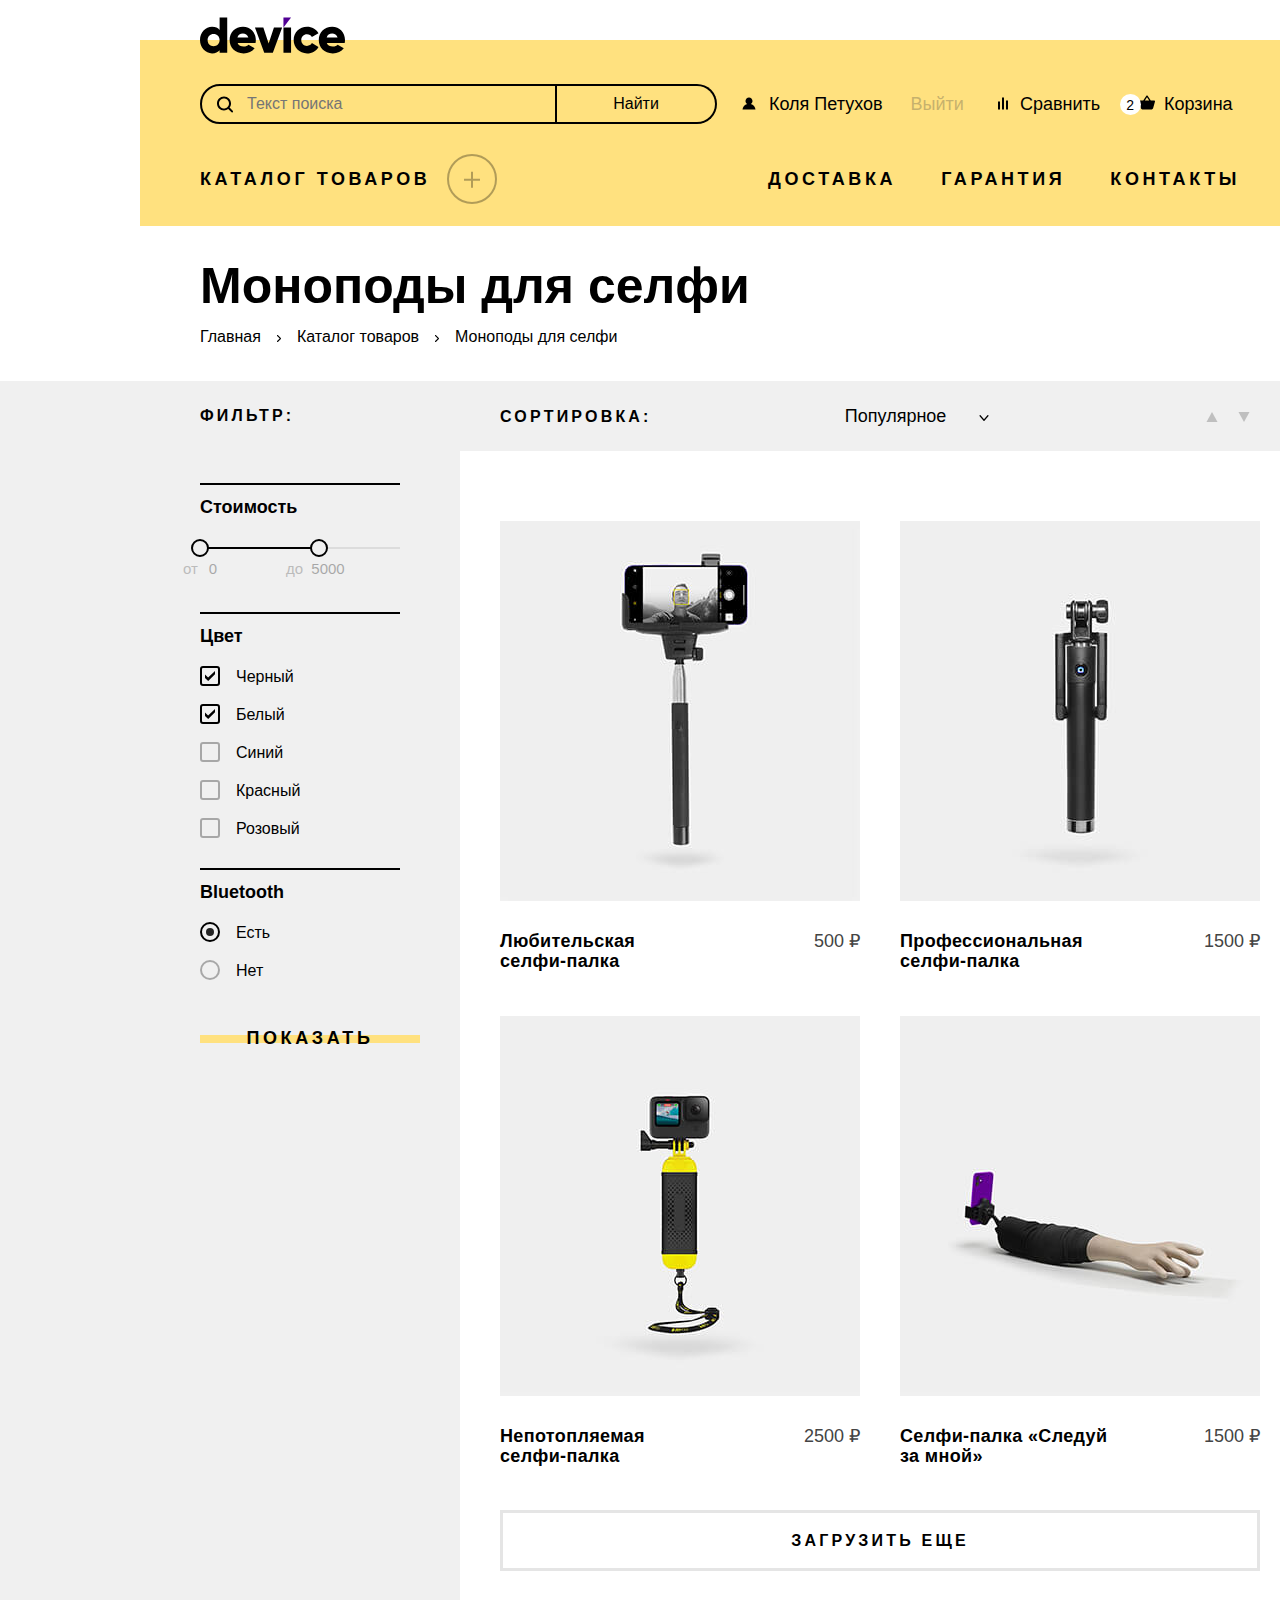
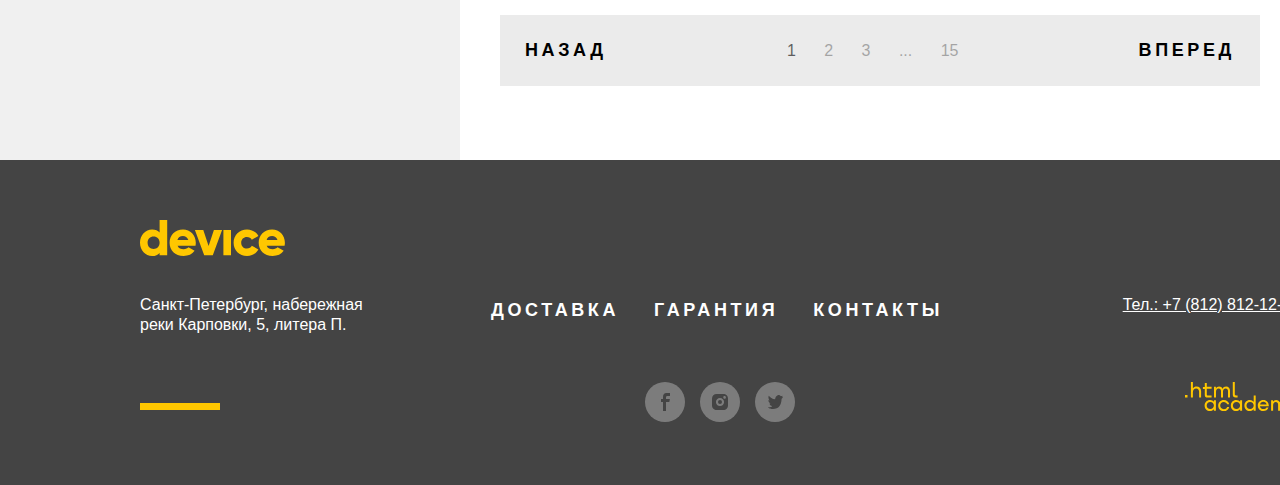
==== commit 3b9f8f02: "Merge pull request #3 from DenisDenis1991/master" ====
--- a/monopods.html
+++ b/monopods.html
@@ -2,6 +2,7 @@
 <html class="page" lang="ru">
 <head>
   <meta charset="utf-8">
+  <link rel="icon" href="favicon.ico">
   <meta name="viewport" content="width=device-width, initial-scale=1">
   <title>Device catalog</title>
   <link rel="stylesheet" type="text/css" href="styles/normalize.css">
@@ -108,7 +109,7 @@
     </div>
     
     <div class="page-wrapper catalog-wrapper">
-        <aside class="catalog-filter filter">
+      <aside class="catalog-filter filter">
           <p class="filter-heading">Фильтр:</p>
           <form action="https://echo.htmlacademy.ru/courses" method="get">
             <fieldset class="filter-block">
@@ -153,7 +154,7 @@
                 </li> 
                 <li class="filter-item">  
                   <label class="choice">
-                    <input class="visually-hidden choice-input" type="checkbox" name="Blue" value="Синий" disabled>
+                    <input class="visually-hidden choice-input" type="checkbox" name="Blue" value="Синий">
                     <span class="choice-mark"></span>
                     <span class="choice-label">Синий</span>
                   </label>
@@ -195,118 +196,118 @@
             </fieldset>   
             <button class="porduct-btn btn" type="submit">Показать</button>
           </form>
-        </aside>
-        <div class="catalog-main">
-          <div class="catalog-sort sorting">
-            <p class="sorting-title">Сортировка:</p>
-            <div class="sorting-select select">
-              <a class="select-active-link select-active-link-passive" href="#popular">Популярное</a>
-            </div>
-            <ul class="sorting-list">
-              <li class="sorting-item">
-                <a class="sorting-link" href="#nowhere" aria-label="Вверx">
-                  <svg width="12" height="10" fill="none" xmlns="http://www.w3.org/2000/svg">
-                    <path d="m6 0 5.5 10H.5" fill="#000"/>
-                  </svg>
-                </a>
-              </li>
-              <li class="sorting-item">
-                <a class="sorting-link" href="#nowhere" aria-label="Вниз">
-                  <svg width="12" height="10" fill="none" xmlns="http://www.w3.org/2000/svg">
-                    <path d="M6 10 .5 0h11" fill="#000"/>
-                  </svg>
-                </a>
-              </li>
+      </aside>
+      <div class="catalog-main">
+        <div class="catalog-sort sorting">
+          <p class="sorting-title">Сортировка:</p>
+          <div class="sorting-select select">
+            <a class="select-active-link select-active-link-passive" href="#popular">Популярное</a>
+          </div>
+          <ul class="sorting-list">
+            <li class="sorting-item">
+              <a class="sorting-link" href="#nowhere" aria-label="Вверx">
+                <svg width="12" height="10" fill="none" xmlns="http://www.w3.org/2000/svg">
+                  <path d="m6 0 5.5 10H.5" fill="#000"/>
+                </svg>
+              </a>
+            </li>
+            <li class="sorting-item">
+              <a class="sorting-link" href="#nowhere" aria-label="Вниз">
+                <svg width="12" height="10" fill="none" xmlns="http://www.w3.org/2000/svg">
+                  <path d="M6 10 .5 0h11" fill="#000"/>
+                </svg>
+              </a>
+            </li>
+          </ul>
+        </div>
+        <div class="selected">
+          <ul class="selected-list">
+            <li class="selected-item">
+                <!-- Для обозначения нового продукта надо добавить класс  shipment-new -->
+              <a class="shipment shipment-new" href="#nowhere">
+                <p class="shipment-more">Подробнее</p>
+                <div class="shipment-container">
+                  <div class="shipment-img">
+                    <img src="img/product/product-1.jpg" width="360" height="380" alt="Любительская селфи палка">
+                  </div>
+                  <div class="shipment-main">
+                    <h3 class="shipment-title">Любительская<br> селфи-палка</h3>
+                    <p class="shipment-description">500 ₽</p>
+                  </div>
+                </div>  
+              </a> 
+            </li>
+            <li class="selected-item">
+              <a class="shipment" href="#nowhere">
+                <p class="shipment-more">Подробнее</p>
+                <div class="shipment-container">
+                  <div class="shipment-img">
+                    <img src="img/product/product-2.jpg" width="360" height="380" alt="Профессиональная селфи палка">
+                  </div>
+                  <div class="shipment-main">
+                    <h3 class="shipment-title">Профессиональная селфи-палка</h3>
+                    <p class="shipment-description">1500 ₽</p>
+                  </div>  
+                </div>
+              </a>
+            </li>
+            <li class="selected-item">
+              <a class="shipment" href="#nowhere">
+                <p class="shipment-more">Подробнее</p>
+                <div class="shipment-container">
+                  <div class="shipment-img">
+                    <img src="img/product/product-3.jpg" width="360" height="380" alt="Непотопляемая селфи палка">
+                  </div>
+                  <div class="shipment-main">  
+                    <h3 class="shipment-title">Непотопляемая селфи-палка</h3>
+                    <p class="shipment-description">2500 ₽</p>
+                  </div>
+                </div>  
+              </a>  
+            </li>
+            <li class="selected-item">
+              <a class="shipment" href="#nowhere">
+                <p class="shipment-more">Подробнее</p>
+                <div class="shipment-container">
+                  <div class="shipment-img">
+                    <img src="img/product/product-4.jpg" width="360" height="380" alt="Селфи палка Следуй за мной">
+                  </div>
+                  <div class="shipment-main">  
+                    <h3 class="shipment-title">Селфи-палка «Следуй за мной»</h3>
+                    <p class="shipment-description">1500 ₽</p>
+                  </div>
+                </div>  
+              </a>
+            </li> 
+          </ul>
+          <button class="catalog-more catalog-more-passive" type="button">Загрузить еще</button>
+          <ul class="catalog-pagination pagination">
+              <li class="pagination-item">
+                <a class="pagination-btn" href="#back"><span>Назад</span></a>
+              </li>
+                <ul class="pagination-number">
+                  <li class="pagination-item">
+                    <a class="pagination-link pagination-link-current" href="#1">1</a>
+                  </li>
+                  <li class="pagination-item">
+                    <a class="pagination-link" href="#2">2</a>
+                  </li>
+                  <li class="pagination-item">
+                    <a class="pagination-link" href="#3">3</a>
+                  </li>
+                  <li class="pagination-item">
+                    <a class="pagination-link" href="#more">...</a>
+                  </li>
+                  <li class="pagination-item">
+                    <a class="pagination-link" href="#15">15</a>
+                  </li>
+                </ul> 
+              <li class="pagination-item">
+                <a class="pagination-btn" href="#nowhere"><span>Вперед</span></a>
+              </li>                           
             </ul>
-          </div>
-          <div class="selected">
-            <ul class="selected-list">
-              <li class="selected-item">
-                  <!-- Для обозначения нового продукта надо добавить класс  shipment-new -->
-                <a class="shipment shipment-new" href="#nowhere">
-                  <p class="shipment-more">Подробнее</p>
-                  <div class="shipment-container">
-                    <div class="shipment-img">
-                      <img src="img/product/product-1.jpg" width="360" height="380" alt="Любительская селфи палка">
-                    </div>
-                    <div class="shipment-main">
-                      <h3 class="shipment-title">Любительская<br> селфи-палка</h3>
-                      <p class="shipment-description">500 ₽</p>
-                    </div>
-                  </div>  
-                </a> 
-              </li>
-              <li class="selected-item">
-                <a class="shipment" href="#nowhere">
-                  <p class="shipment-more">Подробнее</p>
-                  <div class="shipment-container">
-                    <div class="shipment-img">
-                      <img src="img/product/product-2.jpg" width="360" height="380" alt="Профессиональная селфи палка">
-                    </div>
-                    <div class="shipment-main">
-                      <h3 class="shipment-title">Профессиональная селфи-палка</h3>
-                      <p class="shipment-description">1500 ₽</p>
-                    </div>  
-                  </div>
-                </a>
-              </li>
-              <li class="selected-item">
-                <a class="shipment" href="#nowhere">
-                  <p class="shipment-more">Подробнее</p>
-                  <div class="shipment-container">
-                    <div class="shipment-img">
-                      <img src="img/product/product-3.jpg" width="360" height="380" alt="Непотопляемая селфи палка">
-                    </div>
-                    <div class="shipment-main">  
-                      <h3 class="shipment-title">Непотопляемая селфи-палка</h3>
-                      <p class="shipment-description">2500 ₽</p>
-                    </div>
-                  </div>  
-                </a>  
-              </li>
-              <li class="selected-item">
-                <a class="shipment" href="#nowhere">
-                  <p class="shipment-more">Подробнее</p>
-                  <div class="shipment-container">
-                    <div class="shipment-img">
-                      <img src="img/product/product-4.jpg" width="360" height="380" alt="Селфи палка Следуй за мной">
-                    </div>
-                    <div class="shipment-main">  
-                      <h3 class="shipment-title">Селфи-палка «Следуй за мной»</h3>
-                      <p class="shipment-description">1500 ₽</p>
-                    </div>
-                  </div>  
-                </a>
-              </li> 
-            </ul>
-            <button class="catalog-more catalog-more-passive" type="button">Загрузить еще</button>
-            <ul class="catalog-pagination pagination">
-                <li class="pagination-item">
-                  <a class="pagination-btn" href="#back"><span>Назад</span></a>
-                </li>
-                  <ul class="pagination-number">
-                    <li class="pagination-item">
-                      <a class="pagination-link pagination-link-current" href="#1">1</a>
-                    </li>
-                    <li class="pagination-item">
-                      <a class="pagination-link" href="#2">2</a>
-                    </li>
-                    <li class="pagination-item">
-                      <a class="pagination-link" href="#3">3</a>
-                    </li>
-                    <li class="pagination-item">
-                      <a class="pagination-link" href="#more">...</a>
-                    </li>
-                    <li class="pagination-item">
-                      <a class="pagination-link" href="#15">15</a>
-                    </li>
-                  </ul> 
-                <li class="pagination-item">
-                  <a class="pagination-btn" href="#nowhere"><span>Вперед</span></a>
-                </li>                           
-            </ul>
-          </div>  
-        </div>
+        </div>  
+      </div>
     </div>
     
   </main>
--- a/styles/style.css
+++ b/styles/style.css
@@ -52,7 +52,8 @@
   line-height: 30px;
   color: var(--basic-dark);
   background-color: var(--basic-light);
-  margin: 0;
+  margin: 0 auto;
+  min-width: 1440px;
 }
 
 img {
@@ -467,21 +468,31 @@
 .main-nav {
   display: flex;
   flex-direction: column;
+  position: relative;
 }
 
 .main-nav-dropdown {
+  position: absolute;
+  top: 64px;
+  padding: 0 60px;
   display: none;
+  width: 1160px;
+  margin-left: -60px;
+  z-index: -1;
   background-color: var(--basic-yellow);
 }
 
 .main-nav-list {
   margin: 0;
-  padding: 30px 30px 0 0;
+  padding: 0;
   list-style: none;
 }
 
 .main-nav:focus-within .main-nav-dropdown {
-  display: flex;
+  z-index: 2;
+  display: grid;
+  column-gap: 30px;
+  grid-template-columns: max-content max-content max-content;
 }
 
 .main-nav-link {
@@ -489,6 +500,14 @@
   line-height: 18px;
   text-decoration: none;
   color: var(--basic-extra-dark);
+}
+
+.main-nav-link:hover {
+  opacity: 0.3;
+}
+
+.main-nav-link:focus {
+  outline: 2px solid var(--purple);
 }
 
 .user-nav {
@@ -521,7 +540,13 @@
 
 }
 
-/* .main-nav-btn::after {
+
+.main-nav-btn-text {
+  display: flex;
+  align-items: center;
+}
+
+.main-nav-btn-text::after {
   content: '';
   opacity: 0.3;
   display: inline-block;
@@ -535,33 +560,6 @@
   background-position: center;
 }
 
-.main-nav-btn:hover::after {
-  opacity: 1;
-}
-
-.main-nav:focus-within .main-nav-btn::after {
-  background-image: url(../img/icons/minus.svg);
-} */
-
-.main-nav-btn-text {
-  display: flex;
-  align-items: center;
-}
-
-.main-nav-btn-text::after {
-  content: '';
-  opacity: 0.3;
-  display: inline-block;
-  margin: 0 17px;
-  width: 50px;
-  height: 50px;
-  border: 2px solid var(--basic-extra-dark);
-  border-radius: 50%;
-  background-image: url(../img/icons/plus.svg);
-  background-repeat: no-repeat;
-  background-position: center;
-}
-
 .main-nav-btn-text:hover::after {
   opacity: 1;
 }
@@ -573,20 +571,6 @@
 .main-nav-btn:focus .main-nav-btn-text{
   outline: 2px solid var(--purple);
 }
-
-/* 
-.main-nav-btn:hover::after {
-  opacity: 1;
-}
-
-.main-nav-btn:active::after {
-  opacity: 1;
-  background-image: url(../img/icons/minus.svg);
-}
-
-.main-nav-btn:focus {
-  outline: 2px solid var(--purple);
-} */
 
 .user-nav-link:hover {
   opacity: 0.6;
@@ -614,8 +598,8 @@
   background-color: var(--basic-yellow);
   background-image: url(../img/icons/01.svg);
   background-repeat: no-repeat;
-  background-position-x: 94%;
-  z-index: -1;
+  background-position: 94% 0;
+  z-index: 0;
 }
 
 .title,
@@ -744,6 +728,7 @@
 .product {
   display: flex;
   position: relative;
+  z-index: 1;
 }
 
 .product-img-slider {
@@ -850,7 +835,7 @@
 }
 
 .catalog-goods {
-  margin-bottom: 63px;
+  margin-bottom: 72px;
 }
 
 .catalog-list {
@@ -869,15 +854,15 @@
 
 
 
-.catalog-list-product:hover .catalog-image{
+.catalog-link:hover .catalog-image{
   background-color: var(--special-yellow);
 } 
 
-.catalog-list-product:active {
-  opacity: 0.3;
-}
-
-.catalog-list-product:focus {
+.catalog-link:active {
+  opacity: 0.3;
+}
+
+.catalog-link:focus {
   outline: 2px solid var(--purple);
 }
 
@@ -888,6 +873,7 @@
   letter-spacing: -0.02em;
   color: var(--basic-extra-dark);
   text-decoration: none;
+  display: block;
 }
 
 .catalog-link h3 {
@@ -895,6 +881,7 @@
   font-weight: 800;
   line-height: 24px;
   letter-spacing: -0.02em;
+  margin: 0;
 }
 
 .catalog-image {
@@ -930,6 +917,7 @@
 .services::before {
   content: '';
   display: block;
+  min-width: 1440px;
   width: 100%;
   height: 289px;
   position: absolute;
@@ -939,7 +927,7 @@
 
 .services-container {
   display: flex;
-  padding-bottom: 72px;
+  padding-bottom: 67px;
  
 }
 
@@ -2065,6 +2053,7 @@
   color: var(--basic-extra-dark);
   opacity: 0.3;
   text-decoration: none;
+
 }
 
 .pagination-link:hover {
@@ -2077,6 +2066,7 @@
 
 .pagination-link:focus {
   opacity: 0.3;
+  padding: 12px 18px;
   outline: 2px solid var(--purple);
 }
 
@@ -2086,7 +2076,7 @@
 
 .modal-container {
 
-  /* position: fixed;  */
+  /* position: fixed; */
   z-index: 1;
   top: 0;
   left: 0;
@@ -2202,22 +2192,38 @@
 .input-name {
   background-image: url(../img/icons/user-modal.svg);
   background-repeat: no-repeat;
-  background-position: center;
   background-position: center right 24px;
+ 
+}
+
+.name {
+  position: relative;
+}
+
+
+.enter-name {
+  display: block;
+  position: absolute;
+  top: 100px;
+  left: 100px;
+  color: var(--basic-light);
+  font-weight: 400;
+  font-size: 16px;
+  line-height: 20px;
+  background-color: #444444;
 }
 
 .input-email {
   background-image: url(../img/icons/letter.svg);
   background-repeat: no-repeat;
-  background-position: center;
   background-position: center right 24px;
 }
 
-.input-email:invalid {
+.error{
   border: 2px solid var(--red);
 }
 
-.input-email:invalid + .text-valid {
+.error:invalid + .text-valid {
   color: var(--red);
   display: block;
 }
@@ -2256,6 +2262,7 @@
   background-image: url(../img/icons/info.svg);
   background-repeat: no-repeat;
   background-position: 50%;
+  cursor: pointer;
 }
 
 .value-container {
@@ -2307,6 +2314,10 @@
 
 .form-btn {
   background-color: inherit;
+}
+
+.value:hover::after + .popover-modal {
+  display: block;
 }
 
 .popover-modal {
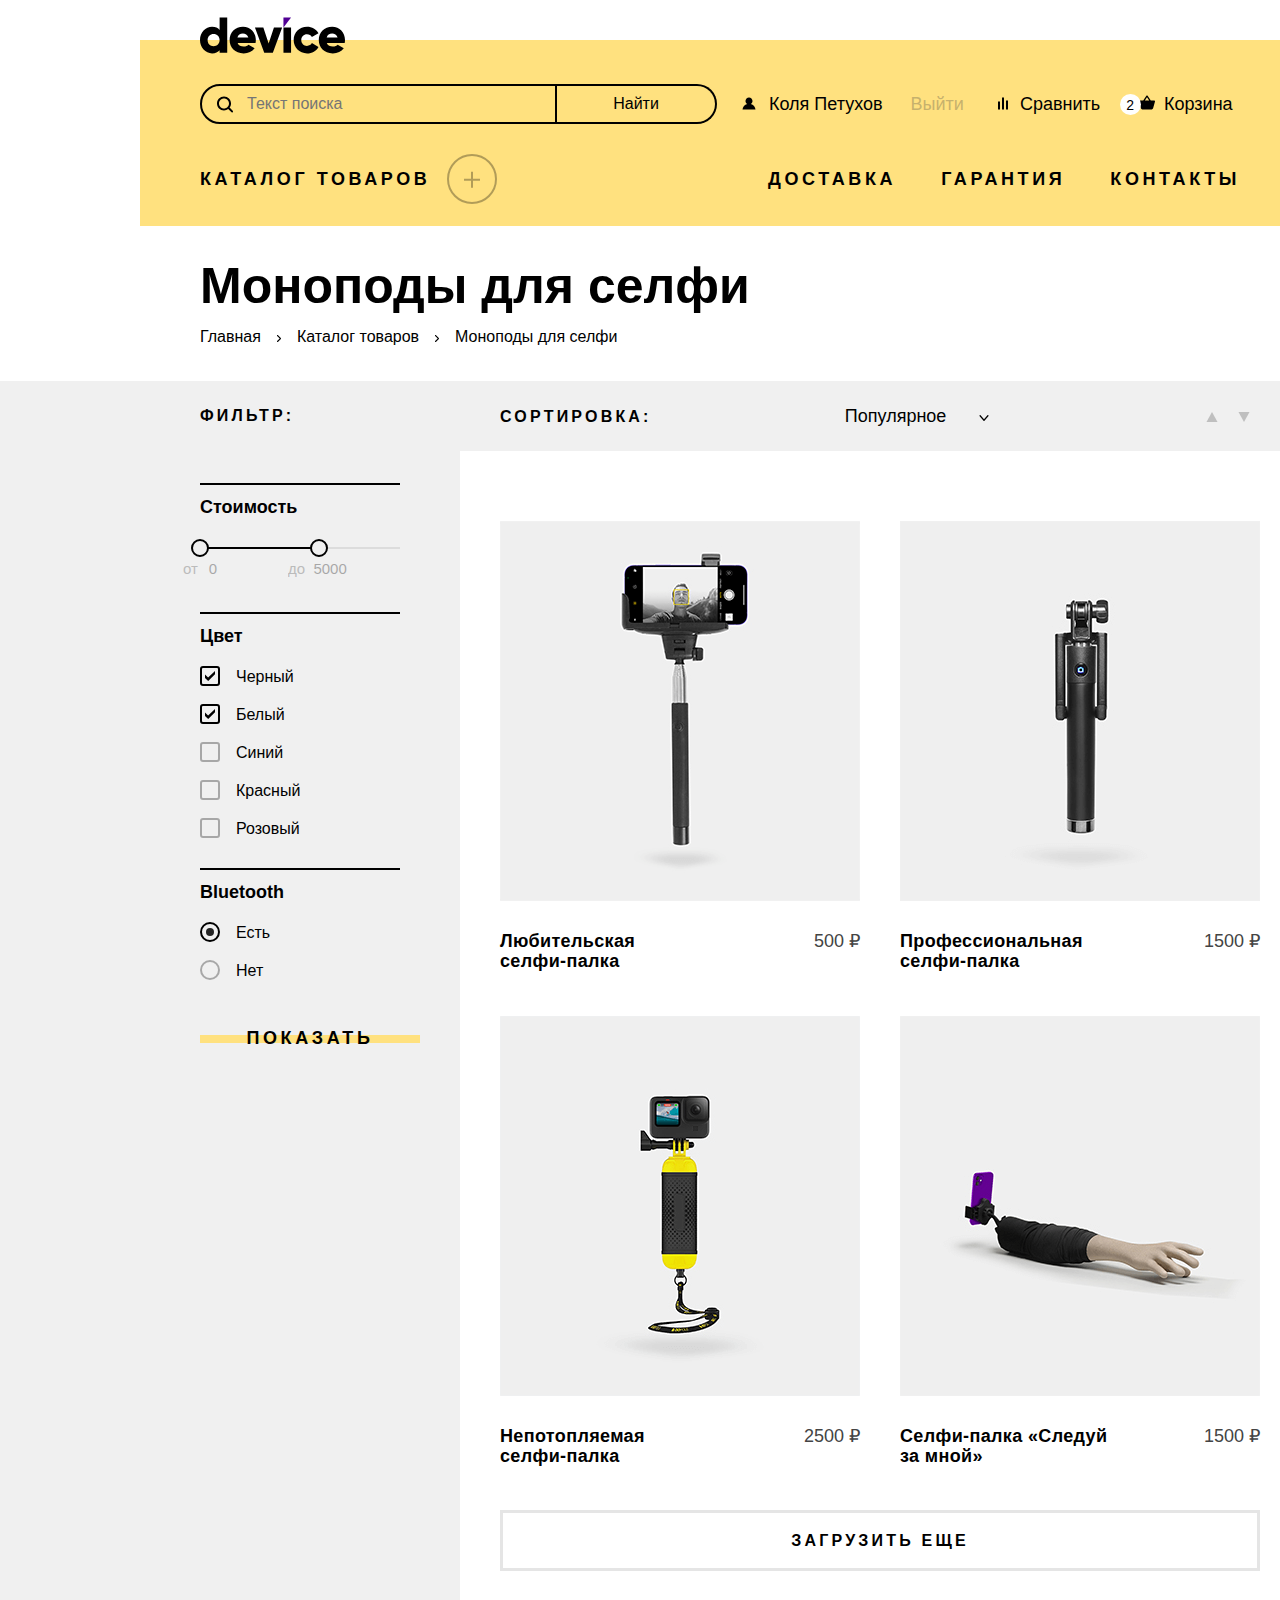
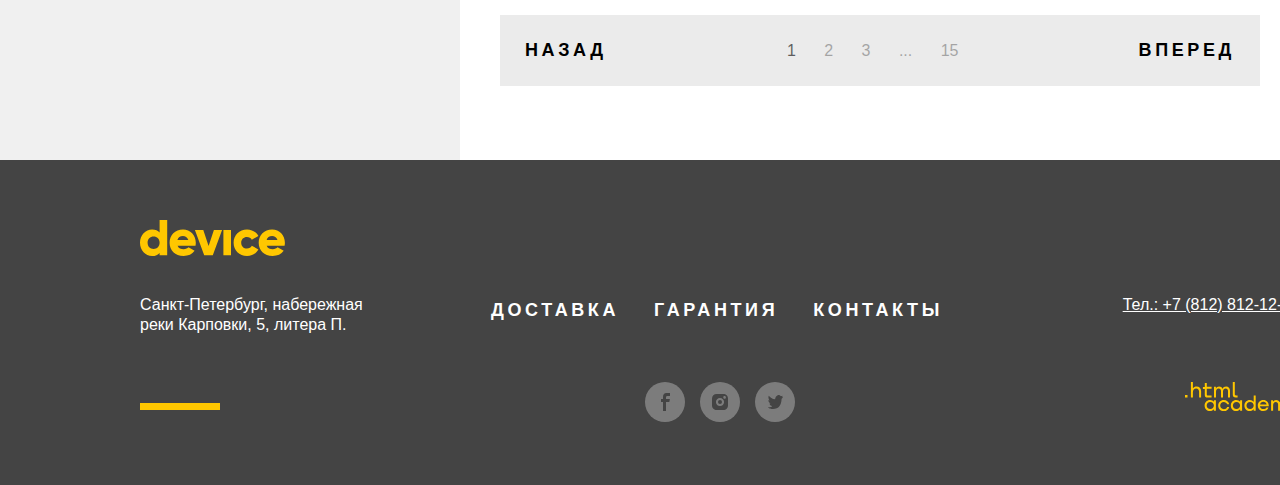
==== commit 59ee0840: "Внес правки" ====
--- a/monopods.html
+++ b/monopods.html
@@ -2,7 +2,7 @@
 <html class="page" lang="ru">
 <head>
   <meta charset="utf-8">
-  <link rel="icon" href="favicon.ico">
+  <link rel="icon" type="image/png" sizes="32x32" href="../project-130289/img/favicon/favicon.png">
   <meta name="viewport" content="width=device-width, initial-scale=1">
   <title>Device catalog</title>
   <link rel="stylesheet" type="text/css" href="styles/normalize.css">
@@ -11,7 +11,7 @@
 <body class="page-body">
   <div class="page-wrapper">
     <header class="header">
-      <a class="header-logo" href="index.html" aria-label="device">
+      <a class="header-logo" href="index.html" aria-label="device"><span class="visually-hidden">На главную</span>
         <svg width="145" height="37" fill="none" xmlns="http://www.w3.org/2000/svg">
           <path d="M27.219.389v35.3h-7.606v-2.4c-1.7 1.9-4.102 3.1-7.505 3.1-6.604 0-12.108-5.8-12.108-13.3 0-7.5 5.504-13.3 12.108-13.3 3.403 0 5.904 1.2 7.505 3.1V.389h7.606Zm-7.606 22.7c0-3.8-2.501-6.2-6.004-6.2-3.502 0-6.004 2.4-6.004 6.2 0 3.8 2.502 6.2 6.004 6.2 3.503-.1 6.004-2.4 6.004-6.2ZM43.73 29.589c2.101 0 3.803-.8 4.803-1.9l6.104 3.5c-2.501 3.4-6.204 5.2-11.007 5.2-8.606 0-14.01-5.8-14.01-13.3 0-7.5 5.404-13.3 13.41-13.3 7.404 0 12.808 5.7 12.808 13.3 0 1.1-.1 2.1-.3 3H37.626c1 2.6 3.302 3.5 6.104 3.5Zm4.603-9.1c-.8-2.9-3.102-4-5.404-4-2.902 0-4.803 1.4-5.504 4h10.908ZM82.156 10.489l-9.306 25.2h-8.606l-9.306-25.2h8.405l5.304 16 5.304-16h8.205ZM83.458 10.489h7.605v25.2h-7.605v-25.2ZM93.665 23.089c0-7.5 5.704-13.3 13.409-13.3 4.904 0 9.207 2.6 11.408 6.5l-6.604 3.8c-.901-1.8-2.702-2.8-4.904-2.8-3.302 0-5.704 2.4-5.704 5.8 0 3.5 2.402 5.8 5.704 5.8 2.202 0 4.103-1.1 4.904-2.8l6.604 3.8c-2.101 3.9-6.404 6.5-11.408 6.5-7.705 0-13.409-5.8-13.409-13.3ZM132.892 29.589c2.101 0 3.803-.8 4.803-1.9l6.104 3.5c-2.501 3.4-6.204 5.2-11.007 5.2-8.606 0-14.01-5.8-14.01-13.3 0-7.5 5.504-13.3 13.409-13.3 7.406 0 12.809 5.7 12.809 13.3 0 1.1-.1 2.1-.3 3h-17.912c1 2.6 3.302 3.5 6.104 3.5Zm4.703-9.1c-.8-2.9-3.102-4-5.404-4-2.902 0-4.803 1.4-5.503 4h10.907Z" fill="#000"/>
           <path d="M83.458.389v10.1l7.605-10.1h-7.605Z" fill="#510094"/>
@@ -93,8 +93,8 @@
   <main class="page-main catalog">
     <div class="catalog-header">
       <div class="page-wrapper">
-        <h1 class="catalog-title">Моноподы для селфи</h1> 
-        <ul class="catalog-breadcrumbs breadcrumbs"> 
+        <h1 class="catalog-title">Моноподы для селфи</h1>
+        <ul class="catalog-breadcrumbs breadcrumbs">
           <li class="breadcrumbs-item">
             <a class="breadcrumbs-link" href="index.html">Главная</a>
           </li>
@@ -107,7 +107,7 @@
         </ul>
       </div>
     </div>
-    
+
     <div class="page-wrapper catalog-wrapper">
       <aside class="catalog-filter filter">
           <p class="filter-heading">Фильтр:</p>
@@ -126,7 +126,7 @@
                     </div>
                   </div>
                   <div class="range-wrapper-inputs">
-                    <label class="filter-block-label label-min">от 
+                    <label class="filter-block-label label-min">от
                       <input class="filter-block-input" type="number" value="0" name="min-price">
                     </label>
                     <label class="filter-block-label label-max">до
@@ -137,45 +137,45 @@
             </fieldset>
             <fieldset class="filter-block">
               <legend class="filter-block-title">Цвет</legend>
-              <ul class="filter-block-element filter-list">    
+              <ul class="filter-block-element filter-list">
                 <li class="filter-item">
                   <label class="choice">
                     <input class="visually-hidden choice-input" type="checkbox" name="Black" value="Черный" checked>
                     <span class="choice-mark"></span>
                     <span class="choice-label">Черный</span>
                   </label>
-                </li> 
-                <li class="filter-item">  
+                </li>
+                <li class="filter-item">
                   <label class="choice">
                     <input class="visually-hidden choice-input" type="checkbox" name="White" value="Белый" checked>
                     <span class="choice-mark"></span>
                     <span class="choice-label">Белый</span>
                   </label>
-                </li> 
-                <li class="filter-item">  
+                </li>
+                <li class="filter-item">
                   <label class="choice">
                     <input class="visually-hidden choice-input" type="checkbox" name="Blue" value="Синий">
                     <span class="choice-mark"></span>
                     <span class="choice-label">Синий</span>
                   </label>
-                </li> 
+                </li>
                 <li class="filter-item">
                   <label class="choice">
                     <input class="visually-hidden choice-input" type="checkbox" name="Red" value="Красный">
                     <span class="choice-mark"></span>
                     <span class="choice-label">Красный</span>
                   </label>
-                </li> 
-                <li class="product-filter-item">  
+                </li>
+                <li class="product-filter-item">
                   <label class="choice">
                     <input class="visually-hidden choice-input" type="checkbox" name="Pink" value="Розовый">
                     <span class="choice-mark"></span>
                     <span class="choice-label">Розовый</span>
                   </label>
                 </li>
-              </ul>   
+              </ul>
             </fieldset>
-            <fieldset class="filter-block">  
+            <fieldset class="filter-block">
               <legend class="filter-block-title">Bluetooth</legend>
               <ul class="filter-block-element">
                 <li class="filter-item">
@@ -185,7 +185,7 @@
                     <span class="choice-label">Есть</span>
                   </label>
                 </li>
-                <li class="filter-item">  
+                <li class="filter-item">
                   <label class="choice">
                     <input class="visually-hidden choice-input" type="radio" name="Bluetooth" value="Нет">
                     <span class="choice-mark"></span>
@@ -193,7 +193,7 @@
                   </label>
                 </li>
               </ul>
-            </fieldset>   
+            </fieldset>
             <button class="porduct-btn btn" type="submit">Показать</button>
           </form>
       </aside>
@@ -201,18 +201,19 @@
         <div class="catalog-sort sorting">
           <p class="sorting-title">Сортировка:</p>
           <div class="sorting-select select">
+            <span class="visually-hidden">Сортировка</span>
             <a class="select-active-link select-active-link-passive" href="#popular">Популярное</a>
           </div>
           <ul class="sorting-list">
             <li class="sorting-item">
-              <a class="sorting-link" href="#nowhere" aria-label="Вверx">
+              <a class="sorting-link" href="#nowhere" aria-label="Вверx"><span class="visually-hidden">Вверх</span>
                 <svg width="12" height="10" fill="none" xmlns="http://www.w3.org/2000/svg">
                   <path d="m6 0 5.5 10H.5" fill="#000"/>
                 </svg>
               </a>
             </li>
             <li class="sorting-item">
-              <a class="sorting-link" href="#nowhere" aria-label="Вниз">
+              <a class="sorting-link" href="#nowhere" aria-label="Вниз"><span class="visually-hidden">Вниз</span>
                 <svg width="12" height="10" fill="none" xmlns="http://www.w3.org/2000/svg">
                   <path d="M6 10 .5 0h11" fill="#000"/>
                 </svg>
@@ -228,26 +229,26 @@
                 <p class="shipment-more">Подробнее</p>
                 <div class="shipment-container">
                   <div class="shipment-img">
-                    <img src="img/product/product-1.jpg" width="360" height="380" alt="Любительская селфи палка">
+                    <img src="img/product/product-1.png" width="360" height="380" alt="Любительская селфи палка">
                   </div>
                   <div class="shipment-main">
                     <h3 class="shipment-title">Любительская<br> селфи-палка</h3>
                     <p class="shipment-description">500 ₽</p>
                   </div>
-                </div>  
-              </a> 
+                </div>
+              </a>
             </li>
             <li class="selected-item">
               <a class="shipment" href="#nowhere">
                 <p class="shipment-more">Подробнее</p>
                 <div class="shipment-container">
                   <div class="shipment-img">
-                    <img src="img/product/product-2.jpg" width="360" height="380" alt="Профессиональная селфи палка">
+                    <img src="img/product/product-2.png" width="360" height="380" alt="Профессиональная селфи палка">
                   </div>
                   <div class="shipment-main">
                     <h3 class="shipment-title">Профессиональная селфи-палка</h3>
                     <p class="shipment-description">1500 ₽</p>
-                  </div>  
+                  </div>
                 </div>
               </a>
             </li>
@@ -256,35 +257,35 @@
                 <p class="shipment-more">Подробнее</p>
                 <div class="shipment-container">
                   <div class="shipment-img">
-                    <img src="img/product/product-3.jpg" width="360" height="380" alt="Непотопляемая селфи палка">
-                  </div>
-                  <div class="shipment-main">  
+                    <img src="img/product/product-3.png" width="360" height="380" alt="Непотопляемая селфи палка">
+                  </div>
+                  <div class="shipment-main">
                     <h3 class="shipment-title">Непотопляемая селфи-палка</h3>
                     <p class="shipment-description">2500 ₽</p>
                   </div>
-                </div>  
-              </a>  
+                </div>
+              </a>
             </li>
             <li class="selected-item">
               <a class="shipment" href="#nowhere">
                 <p class="shipment-more">Подробнее</p>
                 <div class="shipment-container">
                   <div class="shipment-img">
-                    <img src="img/product/product-4.jpg" width="360" height="380" alt="Селфи палка Следуй за мной">
-                  </div>
-                  <div class="shipment-main">  
+                    <img src="img/product/product-4.png" width="360" height="380" alt="Селфи палка Следуй за мной">
+                  </div>
+                  <div class="shipment-main">
                     <h3 class="shipment-title">Селфи-палка «Следуй за мной»</h3>
                     <p class="shipment-description">1500 ₽</p>
                   </div>
-                </div>  
-              </a>
-            </li> 
+                </div>
+              </a>
+            </li>
           </ul>
           <button class="catalog-more catalog-more-passive" type="button">Загрузить еще</button>
-          <ul class="catalog-pagination pagination">
-              <li class="pagination-item">
-                <a class="pagination-btn" href="#back"><span>Назад</span></a>
-              </li>
+          <div class="catalog-pagination pagination"><span class="visually-hidden">Список доступных страниц</span>
+
+                <a class="pagination-btn pagination-item-btn" href="#back"><span>Назад</span></a>
+
                 <ul class="pagination-number">
                   <li class="pagination-item">
                     <a class="pagination-link pagination-link-current" href="#1">1</a>
@@ -301,19 +302,20 @@
                   <li class="pagination-item">
                     <a class="pagination-link" href="#15">15</a>
                   </li>
-                </ul> 
-              <li class="pagination-item">
-                <a class="pagination-btn" href="#nowhere"><span>Вперед</span></a>
-              </li>                           
-            </ul>
-        </div>  
+
+                </ul>
+
+                <a class="pagination-btn pagination-item-btn" href="#nowhere"><span>Вперед</span></a>
+
+            </div>
+        </div>
       </div>
     </div>
-    
+
   </main>
   <footer class="page-footer footer">
     <div class="page-wrapper footer-wrapper">
-      <a class="footer-logo" href="#nowhere">
+      <a class="footer-logo" href="index.html"><span class="visually-hidden">На главную</span>
       <svg width="145" height="36" fill="none" xmlns="http://www.w3.org/2000/svg">
         <path d="M27.2 0v35.3h-7.6v-2.4c-1.7 1.9-4.1 3.1-7.5 3.1C5.5 36 0 30.2 0 22.7 0 15.2 5.5 9.4 12.1 9.4c3.4 0 5.9 1.2 7.5 3.1V0h7.6Zm-7.6 22.7c0-3.8-2.5-6.2-6-6.2s-6 2.4-6 6.2c0 3.8 2.5 6.2 6 6.2 3.5-.1 6-2.4 6-6.2ZM43.7 29.2c2.1 0 3.8-.8 4.8-1.9l6.1 3.5c-2.5 3.4-6.2 5.2-11 5.2-8.6 0-14-5.8-14-13.3C29.6 15.2 35 9.4 43 9.4c7.4 0 12.8 5.7 12.8 13.3 0 1.1-.1 2.1-.3 3H37.6c1 2.6 3.3 3.5 6.1 3.5Zm4.6-9.1c-.8-2.9-3.1-4-5.4-4-2.9 0-4.8 1.4-5.5 4h10.9ZM82.1 10.1l-9.3 25.2h-8.6l-9.3-25.2h8.4l5.3 16 5.3-16h8.2ZM83.4 10.1H91v25.2h-7.6V10.1ZM93.6 22.7c0-7.5 5.7-13.3 13.4-13.3 4.9 0 9.2 2.6 11.4 6.5l-6.6 3.8c-.9-1.8-2.7-2.8-4.9-2.8-3.3 0-5.7 2.4-5.7 5.8 0 3.5 2.4 5.8 5.7 5.8 2.2 0 4.1-1.1 4.9-2.8l6.6 3.8C116.3 33.4 112 36 107 36c-7.7 0-13.4-5.8-13.4-13.3ZM132.8 29.2c2.1 0 3.8-.8 4.8-1.9l6.1 3.5c-2.5 3.4-6.2 5.2-11 5.2-8.6 0-14-5.8-14-13.3 0-7.5 5.5-13.3 13.4-13.3 7.4 0 12.8 5.7 12.8 13.3 0 1.1-.1 2.1-.3 3h-17.9c1 2.6 3.3 3.5 6.1 3.5Zm4.7-9.1c-.8-2.9-3.1-4-5.4-4-2.9 0-4.8 1.4-5.5 4h10.9Z" fill="#FFC700"/>
       </svg>
@@ -336,29 +338,29 @@
       <div class="footer-bottom">
         <ul class="footer-social social">
           <li class="social-item">
-            <a class="social-link" href="https://www.facebook.com/htmlacademy">
+            <a class="social-link" href="https://www.facebook.com/htmlacademy"><span class="visually-hidden">Фейсбук</span>
               <svg class="social-img" width="9" height="18" fill="none" xmlns="http://www.w3.org/2000/svg">
                 <path d="M6.5 3H9V0H5.6C2.8 0 2 1.7 2 4.2V6H0v3h2v9h3V9h3.3l.6-3H5V4.5C5 3.7 5.3 3 6.5 3Z" fill="#444"/>
               </svg>
             </a>
           </li>
-          <li class="social-item"> 
-            <a class="social-link" href="https://www.instagram.com/htmlacademy">
+          <li class="social-item">
+            <a class="social-link" href="https://www.instagram.com/htmlacademy"><span class="visually-hidden">Инстаграм</span>
               <svg class="social-img" width="16" height="16" fill="none" xmlns="http://www.w3.org/2000/svg">
                 <path d="M8 10a2 2 0 1 0 0-4 2 2 0 0 0 0 4Z" fill="#444"/>
                 <path d="M14.7 1.3c-.9-.9-2-1.3-3.4-1.3H4.7C1.9 0 0 1.9 0 4.7v6.6c0 1.4.4 2.6 1.4 3.4.9.9 2 1.3 3.3 1.3h6.6c1.4 0 2.6-.4 3.4-1.3.8-.9 1.3-2 1.3-3.4V4.7c0-1.4-.4-2.6-1.3-3.4ZM8 12.1c-2.2 0-4.1-1.8-4.1-4.1S5.8 3.9 8 3.9c2.2 0 4.1 1.8 4.1 4.1s-1.9 4.1-4.1 4.1Zm4.6-7.4c-.7 0-1.3-.5-1.3-1.3s.5-1.3 1.3-1.3c.7 0 1.3.6 1.3 1.3 0 .7-.6 1.3-1.3 1.3Z" fill="#444"/>
               </svg>
             </a>
           </li>
-          <li class="social-item" >  
-            <a class="social-link" href="https://twitter.com/htmlacademy_ru">
+          <li class="social-item" >
+            <a class="social-link" href="https://twitter.com/htmlacademy_ru"><span class="visually-hidden">Твиттер</span>
               <svg class="social-img" width="15" height="15" fill="none" xmlns="http://www.w3.org/2000/svg">
                 <path d="M9.7.155c1.5-.5 2.6.3 3.2 1.1.5-.2 1.1-.4 1.7-.6 0 .8-.5 1.4-.8 1.6.7.2 1.2-.4 1.2-.4-.1.9-.9 1.7-1.4 1.9-.2 6.3-2.8 10.4-8.9 10.3h-.4c-.3 0-3.7-.4-4.3-1.8 2 .2 3.4-.4 4.1-1.1-.8-.3-2.4-.4-2.6-2.8.3.2.5.3 1.1.2-1.1-.8-2.3-1.5-2.2-3.5.3.3.9.5 1.2.4-.6-.2-1.8-3.1-.8-4.6 1.6 1.7 3.3 3.4 6.3 3.5.2-2.1 1-3.5 2.6-4.2Z" fill="#444"/>
               </svg>
             </a>
-          </li>  
+          </li>
         </ul>
-        <a class="footer-developer" href="https://htmlacademy.ru/">
+        <a class="footer-developer" href="https://htmlacademy.ru/"><span class="visually-hidden">Сайт разработчика</span>
           <svg class="social-img-developer" width="115" height="33" fill="none" xmlns="http://www.w3.org/2000/svg">
             <path d="M0 12.9v2.6h2.5v-2.6H0ZM11.6 4.5c-1.6 0-2.8.7-3.6 1.7h-.1V0h-2v15.5h2v-5.3c0-2.1 1.3-3.6 3.3-3.6 1.8 0 2.9 1.4 2.9 3.2v5.7h2V9.4c.1-3-1.8-4.9-4.5-4.9ZM26.6 4.8h-4.8V1.1h-2v3.8h-1.9v2h1.9v6c0 1.7 1 2.7 2.7 2.7h4.1v-2h-3.7c-.7 0-1.1-.4-1.1-1.1V6.8h4.8v-2ZM41.1 4.6c-1.6 0-2.9.8-3.5 2.1h-.1c-.6-1.2-1.8-2.1-3.4-2.1-1.4 0-2.5.8-3.1 1.8h-.1V4.8H29v10.6h2V10c0-2 1-3.5 2.6-3.5 1.5 0 2.4 1 2.4 2.6v6.3h2V9.8c0-2.4 1.4-3.3 2.6-3.3 1.5 0 2.4 1 2.4 2.6v6.3h2V8.9c.1-2.5-1.4-4.3-3.9-4.3ZM47.8 12.7c0 1.7 1 2.7 2.8 2.7h2v-2h-1.7c-.7 0-1.1-.4-1.1-1.1V0h-2v12.7ZM28.9 19.7c-.9-1.1-2.2-1.8-3.9-1.8-3.1 0-5.4 2.3-5.4 5.6s2.3 5.6 5.4 5.6c1.8 0 3-.8 3.8-1.9h.1v1.6h2V18.2h-2v1.5Zm-3.6 7.4c-2.2 0-3.6-1.6-3.6-3.6s1.4-3.6 3.6-3.6 3.6 1.6 3.6 3.6c0 1.9-1.4 3.6-3.6 3.6ZM44.2 22c-.5-2.4-2.6-4.1-5.4-4.1-3.4 0-5.6 2.5-5.6 5.6 0 3.1 2.2 5.6 5.6 5.6 2.8 0 4.9-1.8 5.4-4.2h-2.1c-.4 1.3-1.7 2.3-3.3 2.3-2.2 0-3.6-1.6-3.6-3.6s1.4-3.6 3.6-3.6c1.6 0 2.8 1 3.3 2.2h2.1V22ZM55.1 19.7c-.9-1.1-2.2-1.8-3.9-1.8-3.1 0-5.4 2.3-5.4 5.6s2.3 5.6 5.4 5.6c1.8 0 3-.8 3.8-1.9h.1v1.6h2V18.2h-2v1.5Zm-3.6 7.4c-2.2 0-3.6-1.6-3.6-3.6s1.4-3.6 3.6-3.6 3.6 1.6 3.6 3.6c0 1.9-1.5 3.6-3.6 3.6ZM68.7 19.8c-.9-1.1-2.2-1.9-3.9-1.9-3.1 0-5.4 2.3-5.4 5.6s2.2 5.6 5.4 5.6c1.7 0 3-.8 3.8-1.8h.1v1.5h2V13.4h-2v6.4Zm-3.6 7.3c-2.2 0-3.6-1.6-3.6-3.6s1.4-3.6 3.6-3.6 3.6 1.6 3.6 3.6c-.1 2-1.5 3.6-3.6 3.6ZM78.3 17.9c-3.3 0-5.5 2.5-5.5 5.6 0 3 2.1 5.6 5.5 5.6 2.5 0 4.5-1.3 5.2-3.6h-2.1c-.5 1-1.6 1.6-3 1.6-1.9 0-3.3-1.3-3.4-2.9h8.8c.2-3.6-2-6.3-5.5-6.3Zm0 1.9c1.7 0 3 1 3.3 2.6h-6.5c.3-1.5 1.5-2.6 3.2-2.6ZM98.2 17.9c-1.6 0-2.9.8-3.6 2h-.1c-.6-1.2-1.8-2-3.4-2-1.4 0-2.5.7-3.1 1.8v-1.5h-1.9v10.6h2v-5.4c0-2 1-3.4 2.6-3.5 1.5 0 2.4 1 2.4 2.6v6.3h2v-5.6c0-2.4 1.4-3.3 2.6-3.3 1.5 0 2.4 1 2.4 2.6v6.3h2v-6.5c.1-2.6-1.4-4.4-3.9-4.4ZM109.4 27l-3.6-8.9h-2.2l4.8 11.6c-.3.9-.7 1.2-1.7 1.2h-2.5v2h2.5c1.8 0 2.8-.8 3.5-2.6l4.7-12.2h-2.1l-3.4 8.9Z" fill="#FFC700"/>
           </svg>
@@ -367,4 +369,4 @@
     </div>
   </footer>
 </body>
-</html>+</html>
--- a/styles/style.css
+++ b/styles/style.css
@@ -116,6 +116,7 @@
   content: '';
   display: block;
   width: 100%;
+  height: 100%;
   min-height: 186px;
   z-index: -1;
   position: absolute;
@@ -154,6 +155,10 @@
   display: flex;
 }
 
+.search-area {
+  display: flex;
+}
+
 .search-input {
   width: 357px;
   background: var(--basic-yellow);
@@ -191,6 +196,7 @@
   box-sizing: border-box;
   border-radius: 0px 50px 50px 0px;
   background-color: var(--basic-yellow);
+  overflow-wrap: break-word;
 }
 
 .search-btn:hover {
@@ -215,6 +221,10 @@
   grid-template-columns: max-content min-content;
 }
 
+.user {
+  max-width: 151px;
+}
+
 .user::before {
   content: '';
   display: inline-block;
@@ -229,6 +239,7 @@
   color: var(--basic-extra-dark);
   text-decoration: none;
   display: block;
+  overflow-wrap: break-word;
 }
 
 .user-link:hover {
@@ -245,10 +256,12 @@
 
 .additional-nav-item {
   position: relative;
+  overflow-wrap: break-word;
 }
 
 .compare {
   margin-right: 26px;
+  max-width: 110px;
 }
 
 .compare::before {
@@ -264,9 +277,10 @@
 .cart-link-count {
   display: inline-block;
   font-size: 14px;
-  line-height: 16px; 
+  line-height: 16px;
   position: relative;
   z-index: 1;
+  max-width: 17px;
 }
 
 .cart-link-count::after {
@@ -281,6 +295,11 @@
   z-index: -1;
 }
 
+.cart-link-text {
+  max-width: 100px;
+  overflow-wrap: break-word;
+  display: inline-block;
+}
 
 .cart-link-text::before {
   content: '';
@@ -469,6 +488,7 @@
   display: flex;
   flex-direction: column;
   position: relative;
+  overflow-wrap: break-word;
 }
 
 .main-nav-dropdown {
@@ -480,12 +500,14 @@
   margin-left: -60px;
   z-index: -1;
   background-color: var(--basic-yellow);
+  overflow-wrap: break-word;
 }
 
 .main-nav-list {
   margin: 0;
   padding: 0;
   list-style: none;
+  max-width: 225px;
 }
 
 .main-nav:focus-within .main-nav-dropdown {
@@ -512,7 +534,7 @@
 
 .user-nav {
   margin-left: auto;
-} 
+}
 
 .user-nav-list {
   display: grid;
@@ -521,6 +543,11 @@
   padding: 0;
   margin: 0;
   list-style: none;
+  overflow-wrap: break-word;
+}
+
+.user-nav-item {
+  max-width: 135px;
 }
 
 .main-nav-btn,
@@ -537,9 +564,9 @@
 .main-nav-btn {
   display: flex;
   align-items: center;
-
-}
-
+  max-width: 321px;
+  overflow-wrap: break-word;
+}
 
 .main-nav-btn-text {
   display: flex;
@@ -551,7 +578,7 @@
   opacity: 0.3;
   display: inline-block;
   margin: 0 17px;
-  width: 50px;
+  min-width: 50px;
   height: 50px;
   border: 2px solid var(--basic-extra-dark);
   border-radius: 50%;
@@ -649,7 +676,7 @@
 
 .btn:hover::after {
   height: 100%;
-  background-color: var(--basic-yellow);  
+  background-color: var(--basic-yellow);
 }
 
 .btn:active::after {
@@ -746,6 +773,8 @@
   flex-direction: column;
   margin-top: 85px;
   margin-left: 40px;
+  overflow-wrap: break-word;
+  max-width: 560px;
 }
 
 .product-title {
@@ -764,7 +793,7 @@
 }
 
 .product-link {
- margin-right: auto; 
+ margin-right: auto;
 }
 
 .product-table {
@@ -800,8 +829,6 @@
   border-radius: 50%;
 }
 
-
-
 .toggle:hover {
   opacity: 0.6;
 }
@@ -845,6 +872,7 @@
   margin: 0;
   padding: 0;
   list-style: none;
+  overflow-wrap: break-word;
 }
 
 .catalog-list-product {
@@ -852,11 +880,9 @@
   min-height: 253px;
 }
 
-
-
 .catalog-link:hover .catalog-image{
   background-color: var(--special-yellow);
-} 
+}
 
 .catalog-link:active {
   opacity: 0.3;
@@ -907,7 +933,6 @@
   margin: auto;
 }
 
-
 .services {
   min-height: 391px;
   display: flex;
@@ -928,7 +953,6 @@
 .services-container {
   display: flex;
   padding-bottom: 67px;
- 
 }
 
 .slider-services-btns {
@@ -938,8 +962,6 @@
   border-right: 7px solid var(--basic-extra-dark);
   padding: 64px 0 20px 0;
  }
-
-
 
 .service-button {
   font-family: "Raleway", "Arial", sans-serif;
@@ -956,7 +978,6 @@
   cursor: pointer;
   padding: 0px;
   margin-bottom: 55px;
-
 }
 
 .service-button-text {
@@ -1003,7 +1024,6 @@
   opacity: 0.3;
 }
 
-
 .service-button-active:focus {
   outline: 2px solid var(--purple);
 }
@@ -1013,6 +1033,8 @@
   margin: 0;
   padding: 0;
   list-style: none;
+  overflow-wrap: break-word;
+  max-width: 873px;
 }
 
 .service-item {
@@ -1030,21 +1052,22 @@
 }
 
 .deliver {
-  height: 165px;
+  min-height: 165px;
   background-image: url(../img/services/deliver.svg);
   background-repeat: no-repeat;
   background-position: right bottom;
+  background-color: transparent;
 }
 
 .warranty {
-  height: 195px;
+  min-height: 195px;
   background-image: url(../img/services/warranty.svg);
   background-repeat: no-repeat;
   background-position: right bottom;
 }
 
 .credit{
-  height: 189px;
+  min-height: 189px;
   background-image: url(../img/services/credit.svg);
   background-repeat: no-repeat;
   background-position: right;
@@ -1061,6 +1084,10 @@
 
 .page-row {
   margin-bottom: 68px;
+}
+
+.delivery {
+  overflow-wrap: break-word;
 }
 
 .delivery-link{
@@ -1078,9 +1105,7 @@
   background-color: var(--light);
   position: relative;
   text-align: center;
-  
-}
-
+}
 
 .delivery-link::before {
   content: '';
@@ -1089,10 +1114,11 @@
   background-position: center;
   display: block;
   width: 120px;
-  height: 100px;
+  height: 100%;
   background-color: var(--basic-yellow);
   position: absolute;
-  top: 0;
+  top: 50%;
+  transform: translateY(-50%);
   left: 0;
 }
 
@@ -1129,7 +1155,6 @@
 .delivery-link:focus {
   outline: 2px solid var(--purple);
 }
-
 
 .about-us {
   display: flex;
@@ -1163,7 +1188,7 @@
 
 .about-us-padding {
   padding-bottom: 48px;
-} 
+}
 
 .about-us-list {
   padding: 0;
@@ -1197,7 +1222,7 @@
   margin-bottom: 30px;
 }
 
-  .popular-item {
+.popular-item {
   display: none;
 }
 
@@ -1230,8 +1255,12 @@
   color: var(--basic-dark);
 }
 
+.newsletter-area {
+  display: flex;
+}
+
 .newsletter {
-  background-color: var(--light); 
+  background-color: var(--light);
   padding-top: 66px;
   padding-bottom: 54px;
 }
@@ -1264,8 +1293,7 @@
 
 .newsletter-input {
   width: 557px;
-  height: 55px;
-  padding-left: 16px;
+  padding: 0 16px;
   border: none;
   background-color: var(--light);
   border-bottom: 3px solid var(--light-grey);
@@ -1291,7 +1319,6 @@
   text-transform: uppercase;
   text-align: center;
   width: 253px;
-  height: 55px;
   padding: 17px 39px;
   border: 3px solid #CECECE;
   box-sizing: border-box;
@@ -1301,6 +1328,8 @@
 
 .newsletter-free {
   margin: 0px;
+  max-width: 170px;
+  overflow-wrap: break-word;
 }
 
 .newsletter-free::before {
@@ -1316,7 +1345,6 @@
 .page-footer {
   background-color: var(--basic-dark);
   width: 100%;
-  
 }
 
 .footer-logo {
@@ -1339,7 +1367,6 @@
 
 .footer-center {
   display: flex;
-  
 }
 
 .footer-addres {
@@ -1358,6 +1385,11 @@
   margin: 0;
   padding: 0;
   list-style: none;
+  overflow-wrap: break-word;
+}
+
+.footer-nav-item {
+  max-width: 135px;
 }
 
 .footer-nav-link {
@@ -1388,6 +1420,9 @@
   line-height: 20px;
   margin-left: auto;
   color: var(--basic-light);
+  align-self: flex-start;
+  max-width: 180px;
+  overflow-wrap: break-word;
 }
 
 .footer-phone:hover {
@@ -1407,7 +1442,6 @@
   position: relative;
   margin-top: 47px;
   margin-bottom: 61px;
-  
 }
 
 .footer-bottom::after {
@@ -1489,6 +1523,8 @@
   background-color: transparent;
   cursor: pointer;
   opacity: 0.3;
+  max-width: 57px;
+  overflow-wrap: break-word;
 }
 
 .breadcrumbs {
@@ -1497,6 +1533,7 @@
   display: flex;
   align-items: center;
   list-style: none;
+  flex-wrap: wrap;
 }
 
 .breadcrumbs-link {
@@ -1529,7 +1566,6 @@
   margin-left: 11px;
   margin-right: 16px;
 }
-
 
 .catalog-content {
   margin-bottom: 78px;
@@ -1592,10 +1628,8 @@
 }
 
 .sorting-link:focus {
-  padding: 12px;
-  outline: 2px solid var(--purple);
-}
-
+  outline: 2px solid var(--purple);
+}
 
 .select-active-link {
   display: inline-block;
@@ -1705,8 +1739,6 @@
   margin-bottom: 52px;
 }
 
-
-
 .choice-label {
   font-size: 16px;
   line-height: 19px;
@@ -1720,6 +1752,8 @@
   font-size: 15px;
   line-height: 18px;
   opacity: 0.3;
+  max-width: 30px;
+  overflow-wrap: break-word;
 }
 
 .label-min {
@@ -1729,7 +1763,7 @@
 
 .label-max {
   position: absolute;
-  right: 42px;
+  right: 77px;
 }
 
 .filter-block-input {
@@ -1774,7 +1808,6 @@
   opacity: 0.1;
 }
 
-
 .choice-mark {
   position: absolute;
   top: 5px;
@@ -1790,7 +1823,6 @@
 .choice-input:checked + .choice-mark{
   opacity: 1;
 }
-
 
 .choice-input[type="checkbox"]:checked + .choice-mark::before {
   content: '';
@@ -1816,7 +1848,6 @@
   height: 8px;
   background-color: #242424;
   border-radius: 50%;
-
 }
 
 .filter-block-element {
@@ -1835,7 +1866,6 @@
   align-items: center;
   width: 840px;
   padding: 20px 40px;
-
 }
 
 .selected-list {
@@ -1860,7 +1890,6 @@
   position: relative;
   display: block;
   flex-grow: 1;
-
 }
 
 .shipment-new::after {
@@ -1940,7 +1969,6 @@
   display: flex;
   justify-content: space-between;
   padding-top: 30px;
-
 }
 
 .shipment-title {
@@ -1956,10 +1984,9 @@
 .shipment-description {
   text-align: right;
   line-height: 21px;
-  min-width: 100px; 
-  margin: 0;
-}
-
+  min-width: 100px;
+  margin: 0;
+}
 
 .selected {
   background-color: var(--basic-light);
@@ -2023,6 +2050,16 @@
   display: block;
 }
 
+.pagination-item-btn {
+  max-width: 162px;
+  overflow-wrap: break-word;
+}
+
+.pagination-item {
+  max-width: 55px;
+  overflow-wrap: break-word;
+}
+
 .pagination-btn:hover {
   background-color: var(--grey);
 }
@@ -2037,8 +2074,9 @@
 }
 
 .pagination-number {
-  width: 200px;
-  display: flex;
+  min-width: 200px;
+  display: grid;
+  grid-template-columns: min-content min-content min-content min-content min-content;
   list-style: none;
   margin: 0;
   padding: 0;
@@ -2053,7 +2091,7 @@
   color: var(--basic-extra-dark);
   opacity: 0.3;
   text-decoration: none;
-
+  padding: 10px;
 }
 
 .pagination-link:hover {
@@ -2066,7 +2104,6 @@
 
 .pagination-link:focus {
   opacity: 0.3;
-  padding: 12px 18px;
   outline: 2px solid var(--purple);
 }
 
@@ -2075,7 +2112,6 @@
 }
 
 .modal-container {
-
   /* position: fixed; */
   z-index: 1;
   top: 0;
@@ -2109,7 +2145,7 @@
   background-repeat: no-repeat;
   background-position: center;
   cursor: pointer;
-} 
+}
 
 .modal-close-button:hover {
   opacity: 0.6;
@@ -2134,10 +2170,11 @@
 }
 
 .delivery-form {
-  display: flex; 
+  display: flex;
   justify-content: space-between;
   flex-wrap: wrap;
 }
+
 .value,
 .name {
   display: block;
@@ -2193,13 +2230,11 @@
   background-image: url(../img/icons/user-modal.svg);
   background-repeat: no-repeat;
   background-position: center right 24px;
- 
 }
 
 .name {
   position: relative;
 }
-
 
 .enter-name {
   display: block;
@@ -2234,9 +2269,12 @@
   line-height: 20px;
 }
 
-
 .input-description {
   width: 540px;
+}
+
+.value-list {
+  position: relative;
 }
 
 .value {
@@ -2286,7 +2324,6 @@
 
 .total:invalid .value-container {
   border: 2px solid var(--red);
-
 }
 
 .value-btn {
@@ -2323,7 +2360,7 @@
 .popover-modal {
   display: none;
   position: absolute;
-  top: 30px;
+  top: 0px;
   left: -19px;
   padding: 19px 19px;
   width: 200px;
@@ -2345,9 +2382,7 @@
   position: absolute;
   top: -6px;
   right: 45px;
-
-}
-
+}
 
 .popover-modal-content {
   min-height: 100%;
@@ -2355,4 +2390,4 @@
 
 .popover-modal-content p {
   margin: 0;
-}+}
